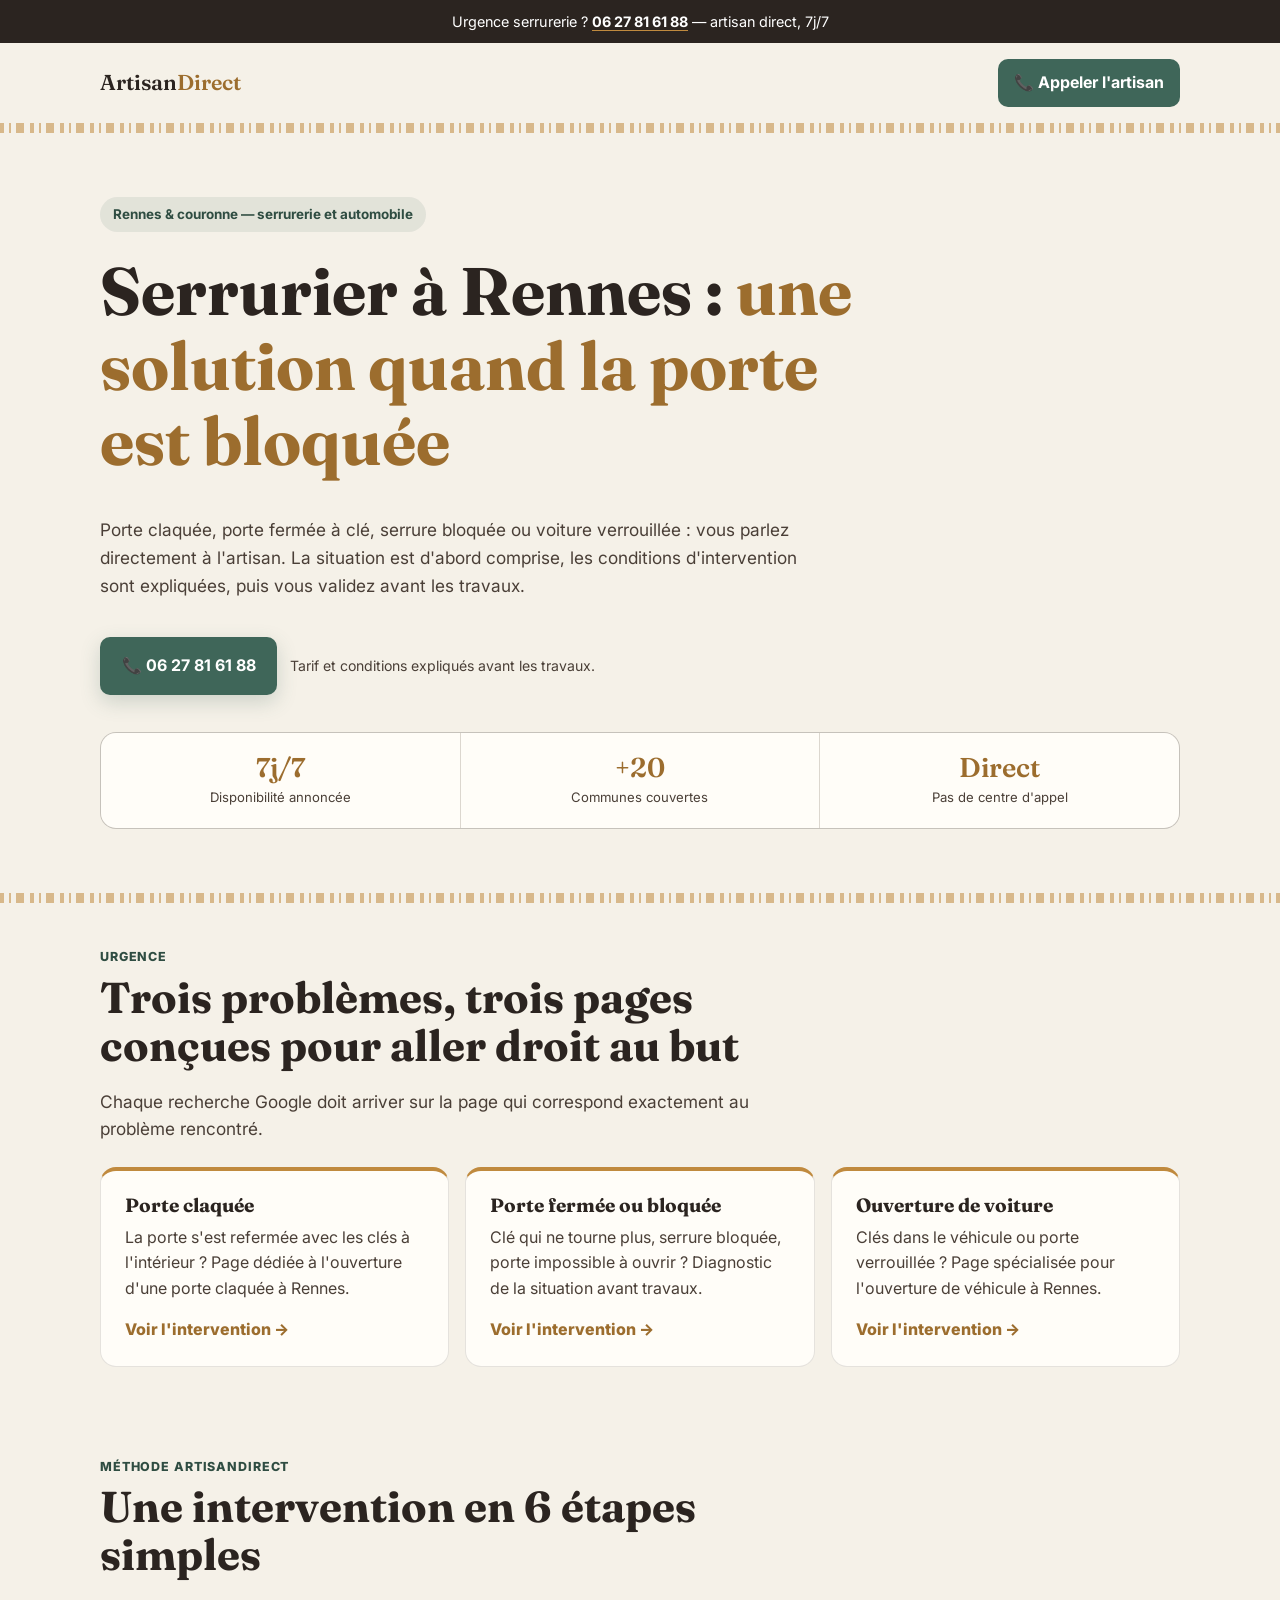
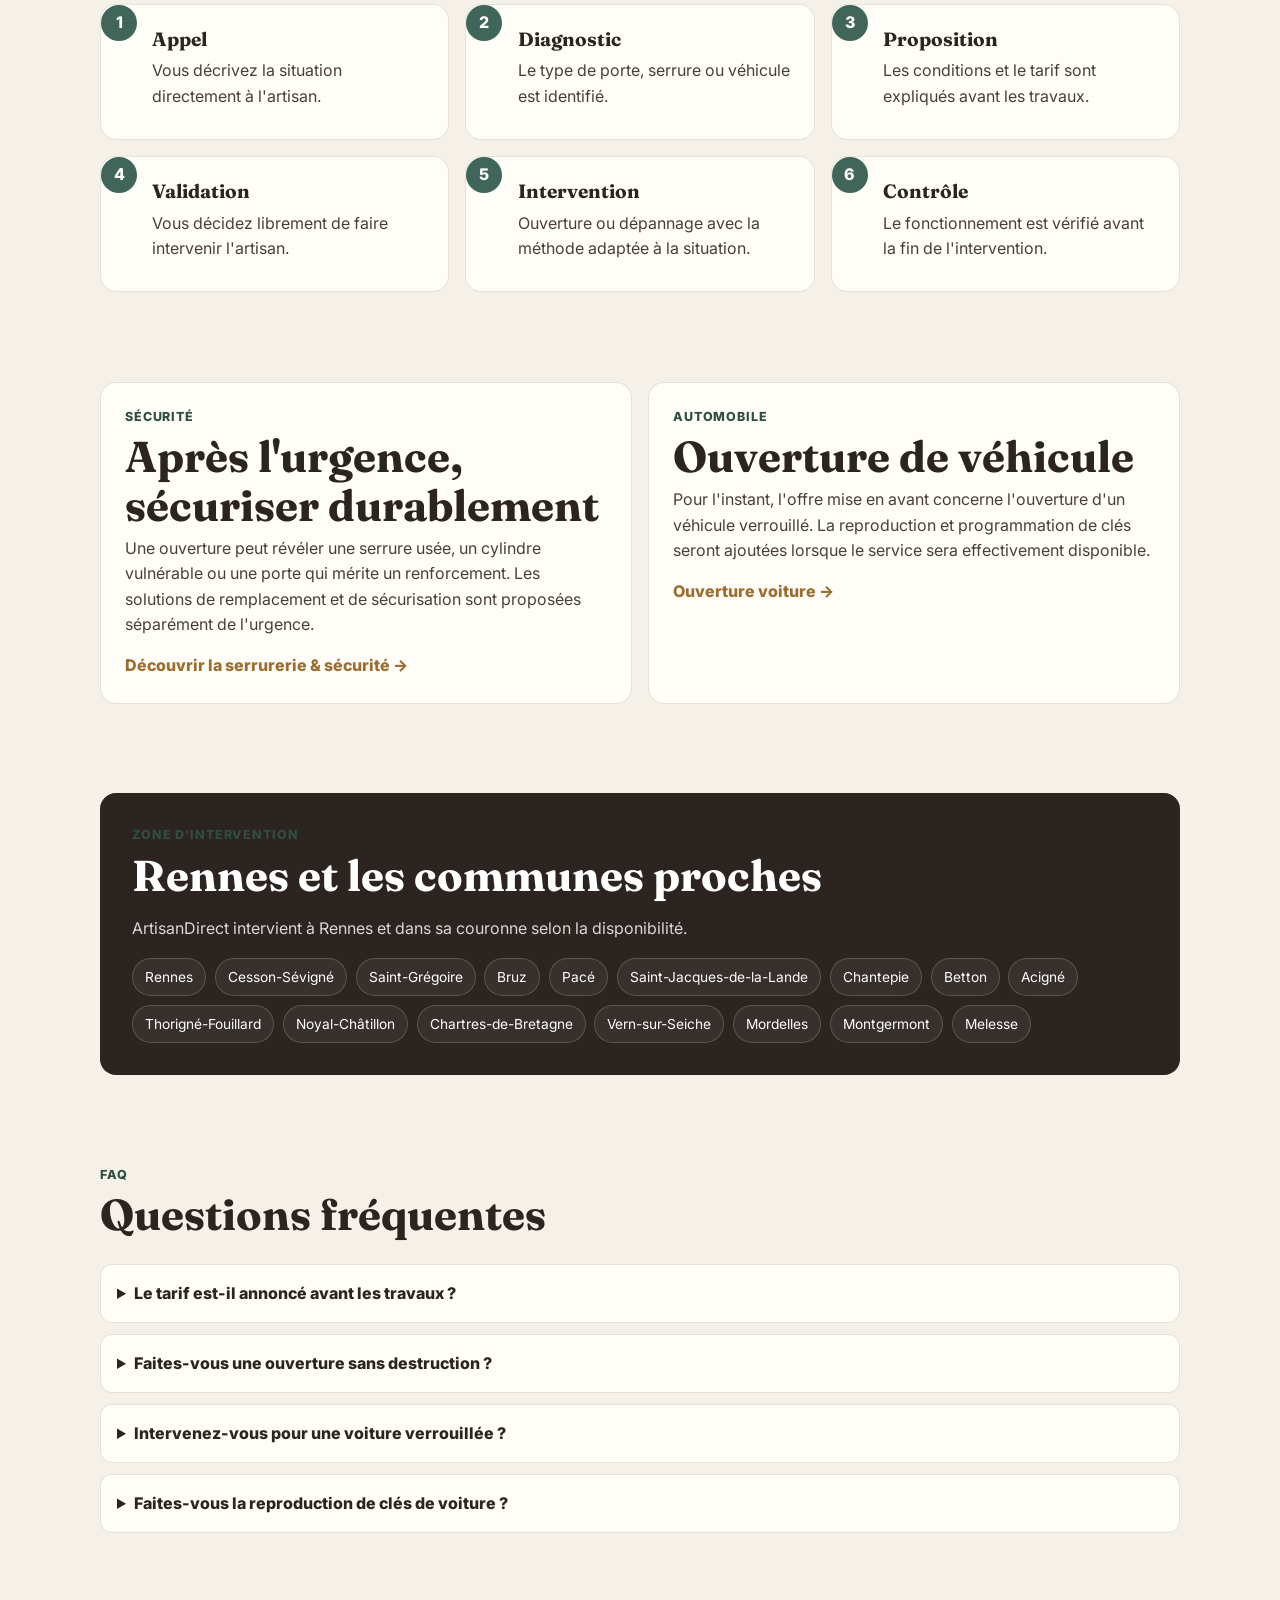
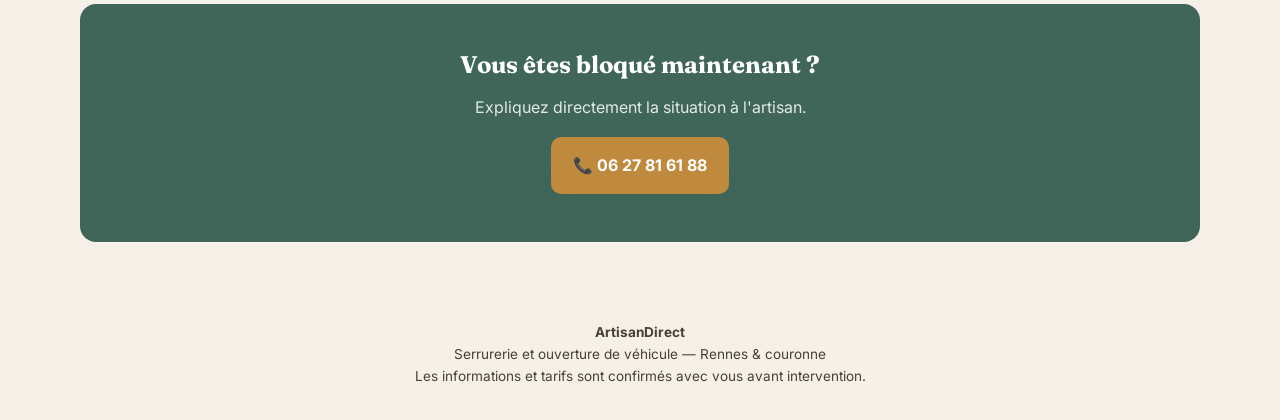
==== index.html @ 9e23cd3e "Refocus homepage for emergency conversion, SEO and trust" ====
<!doctype html>
<html lang="fr">
<head>
<meta charset="utf-8"><meta name="viewport" content="width=device-width,initial-scale=1">
<title>Serrurier à Rennes | Urgence 7j/7 – ArtisanDirect</title>
<meta name="description" content="Serrurier à Rennes : porte claquée, ouverture de porte, serrure bloquée et ouverture de voiture. Artisan local, tarif expliqué avant travaux. 06 27 81 61 88.">
<link rel="canonical" href="https://artisandirect.fr/">
<meta name="google-site-verification" content="i9MvHe71g-a1JMKMtIOlfGI_Ly2MVV_iL79cWzJHnZI">
<link rel="preconnect" href="https://fonts.googleapis.com"><link rel="preconnect" href="https://fonts.gstatic.com" crossorigin>
<link href="https://fonts.googleapis.com/css2?family=Fraunces:opsz,wght@9..144,400;9..144,500;9..144,600;9..144,700&family=Inter:wght@400;500;600;700;800&display=swap" rel="stylesheet">
<link rel="stylesheet" href="/styles.css">
<script type="application/ld+json">{"@context":"https://schema.org","@type":["LocalBusiness","Locksmith"],"name":"ArtisanDirect","url":"https://artisandirect.fr/","telephone":"+33627816188","areaServed":["Rennes","Cesson-Sévigné","Saint-Grégoire","Bruz","Vezin-le-Coquet","Pacé","Saint-Jacques-de-la-Lande","Chantepie","Betton","Acigné","Thorigné-Fouillard","Noyal-Châtillon-sur-Seiche","Chartres-de-Bretagne","Vern-sur-Seiche","Mordelles","Montgermont","Melesse"],"sameAs":[]}</script>
</head>
<body>
<div class="topbar">Urgence serrurerie ? <a href="tel:+33627816188">06 27 81 61 88</a> — artisan direct, 7j/7</div>
<header class="site"><a class="brand" href="/">Artisan<span>Direct</span></a><a class="call-pill" href="tel:+33627816188">📞 Appeler l'artisan</a></header>
<div class="key-divider"></div>
<main>
<section class="hero">
<span class="eyebrow">Rennes & couronne — serrurerie et automobile</span>
<h1>Serrurier à Rennes : <em>une solution quand la porte est bloquée</em></h1>
<p class="lead">Porte claquée, porte fermée à clé, serrure bloquée ou voiture verrouillée : vous parlez directement à l'artisan. La situation est d'abord comprise, les conditions d'intervention sont expliquées, puis vous validez avant les travaux.</p>
<div class="cta-row"><a class="btn" href="tel:+33627816188">📞 06 27 81 61 88</a><span class="micro">Tarif et conditions expliqués avant les travaux.</span></div>
<div class="stats"><div class="stat"><strong>7j/7</strong><span>Disponibilité annoncée</span></div><div class="stat"><strong>+20</strong><span>Communes couvertes</span></div><div class="stat"><strong>Direct</strong><span>Pas de centre d'appel</span></div></div>
</section>
<div class="key-divider"></div>
<section class="section" id="urgence">
<div class="section-head"><span class="kicker">URGENCE</span><h2>Trois problèmes, trois pages conçues pour aller droit au but</h2><p class="lead">Chaque recherche Google doit arriver sur la page qui correspond exactement au problème rencontré.</p></div>
<div class="grid3">
<article class="card problem"><h3>Porte claquée</h3><p>La porte s'est refermée avec les clés à l'intérieur ? Page dédiée à l'ouverture d'une porte claquée à Rennes.</p><a class="arrow" href="/porte-claquee-rennes/">Voir l'intervention →</a></article>
<article class="card problem"><h3>Porte fermée ou bloquée</h3><p>Clé qui ne tourne plus, serrure bloquée, porte impossible à ouvrir ? Diagnostic de la situation avant travaux.</p><a class="arrow" href="/ouverture-porte-rennes/">Voir l'intervention →</a></article>
<article class="card problem"><h3>Ouverture de voiture</h3><p>Clés dans le véhicule ou porte verrouillée ? Page spécialisée pour l'ouverture de véhicule à Rennes.</p><a class="arrow" href="/ouverture-voiture-rennes/">Voir l'intervention →</a></article>
</div>
</section>
<section class="section">
<div class="section-head"><span class="kicker">MÉTHODE ARTISANDIRECT</span><h2>Une intervention en 6 étapes simples</h2></div>
<div class="grid3 method">
<div class="card step"><h3>Appel</h3><p>Vous décrivez la situation directement à l'artisan.</p></div>
<div class="card step"><h3>Diagnostic</h3><p>Le type de porte, serrure ou véhicule est identifié.</p></div>
<div class="card step"><h3>Proposition</h3><p>Les conditions et le tarif sont expliqués avant les travaux.</p></div>
<div class="card step"><h3>Validation</h3><p>Vous décidez librement de faire intervenir l'artisan.</p></div>
<div class="card step"><h3>Intervention</h3><p>Ouverture ou dépannage avec la méthode adaptée à la situation.</p></div>
<div class="card step"><h3>Contrôle</h3><p>Le fonctionnement est vérifié avant la fin de l'intervention.</p></div>
</div>
</section>
<section class="section">
<div class="grid2">
<div class="card"><span class="kicker">SÉCURITÉ</span><h2>Après l'urgence, sécuriser durablement</h2><p>Une ouverture peut révéler une serrure usée, un cylindre vulnérable ou une porte qui mérite un renforcement. Les solutions de remplacement et de sécurisation sont proposées séparément de l'urgence.</p><a class="arrow" href="/serrurerie-securite-rennes/">Découvrir la serrurerie & sécurité →</a></div>
<div class="card"><span class="kicker">AUTOMOBILE</span><h2>Ouverture de véhicule</h2><p>Pour l'instant, l'offre mise en avant concerne l'ouverture d'un véhicule verrouillé. La reproduction et programmation de clés seront ajoutées lorsque le service sera effectivement disponible.</p><a class="arrow" href="/ouverture-voiture-rennes/">Ouverture voiture →</a></div>
</div>
</section>
<section class="section"><div class="dark"><span class="kicker">ZONE D'INTERVENTION</span><h2>Rennes et les communes proches</h2><p>ArtisanDirect intervient à Rennes et dans sa couronne selon la disponibilité.</p><div class="zones"><span class="zone">Rennes</span><span class="zone">Cesson-Sévigné</span><span class="zone">Saint-Grégoire</span><span class="zone">Bruz</span><span class="zone">Pacé</span><span class="zone">Saint-Jacques-de-la-Lande</span><span class="zone">Chantepie</span><span class="zone">Betton</span><span class="zone">Acigné</span><span class="zone">Thorigné-Fouillard</span><span class="zone">Noyal-Châtillon</span><span class="zone">Chartres-de-Bretagne</span><span class="zone">Vern-sur-Seiche</span><span class="zone">Mordelles</span><span class="zone">Montgermont</span><span class="zone">Melesse</span></div></div></section>
<section class="section faq"><div class="section-head"><span class="kicker">FAQ</span><h2>Questions fréquentes</h2></div>
<details><summary>Le tarif est-il annoncé avant les travaux ?</summary><p>Oui : les conditions et le tarif sont expliqués avant la validation des travaux. Lorsque la situation nécessite un diagnostic sur place, celui-ci est réalisé avant toute intervention payante.</p></details>
<details><summary>Faites-vous une ouverture sans destruction ?</summary><p>Lorsque la configuration technique le permet, une méthode non destructive est privilégiée. Aucune méthode ne peut être garantie à distance pour toutes les portes et toutes les serrures.</p></details>
<details><summary>Intervenez-vous pour une voiture verrouillée ?</summary><p>Oui, l'offre actuelle comprend l'ouverture de véhicules verrouillés. Le type de véhicule et la situation sont vérifiés avant l'intervention.</p></details>
<details><summary>Faites-vous la reproduction de clés de voiture ?</summary><p>Ce service n'est pas mis en avant actuellement. Il sera ajouté au site lorsque l'équipement et le service seront effectivement disponibles.</p></details>
</section>
<div class="final"><h2>Vous êtes bloqué maintenant ?</h2><p>Expliquez directement la situation à l'artisan.</p><a class="btn alt" href="tel:+33627816188">📞 06 27 81 61 88</a></div>
</main>
<footer><strong>ArtisanDirect</strong><br>Serrurerie et ouverture de véhicule — Rennes & couronne<br>Les informations et tarifs sont confirmés avec vous avant intervention.</footer>
<a class="sticky-call" href="tel:+33627816188">📞 Appeler ArtisanDirect — 06 27 81 61 88</a>
</body></html>
---- styles.css ----
:root{--ink:#2B2420;--ink-soft:#4A3F37;--brass:#C08A3E;--brass-deep:#9C6D2E;--pine:#3F6659;--pine-deep:#2F4D42;--paper:#F5F1E8;--card:#FFFDF8;--line:rgba(43,36,32,.12);--radius:16px}*{box-sizing:border-box}html{scroll-behavior:smooth}body{margin:0;background:var(--paper);color:var(--ink);font-family:Inter,Arial,sans-serif;line-height:1.6;-webkit-font-smoothing:antialiased}h1,h2,h3{font-family:Fraunces,Georgia,serif;line-height:1.12;margin:0}a{color:inherit;text-decoration:none}img{max-width:100%;display:block}.topbar{background:var(--ink);color:#fff;padding:.62rem 1rem;text-align:center;font-size:.9rem}.topbar a{font-weight:700;border-bottom:1px solid var(--brass)}header.site{max-width:1120px;margin:auto;padding:1rem 1.25rem;display:flex;justify-content:space-between;align-items:center;gap:1rem}.brand{font:600 1.35rem Fraunces,Georgia,serif}.brand span{color:var(--brass-deep)}.call-pill,.btn{display:inline-flex;align-items:center;justify-content:center;gap:.5rem;font-weight:700;border-radius:10px}.call-pill{background:var(--pine);color:#fff;padding:.7rem 1rem}.key-divider{height:10px;background:repeating-linear-gradient(90deg,var(--brass) 0 4px,transparent 4px 9px,var(--brass) 9px 11px,transparent 11px 16px,var(--brass) 16px 24px,transparent 24px 30px);opacity:.55}.hero,.section{max-width:1120px;margin:auto;padding:4rem 1.25rem}.hero{display:grid;gap:1.3rem}.eyebrow{width:max-content;max-width:100%;padding:.42rem .8rem;border-radius:999px;background:rgba(63,102,89,.1);color:var(--pine-deep);font-weight:700;font-size:.84rem}.hero h1{font-size:clamp(2.25rem,6vw,4.2rem);max-width:17ch}.hero h1 em{font-style:normal;color:var(--brass-deep)}.lead{font-size:1.08rem;color:var(--ink-soft);max-width:65ch}.cta-row{display:flex;flex-wrap:wrap;gap:.8rem;align-items:center}.btn{padding:1rem 1.35rem;background:var(--pine);color:#fff;box-shadow:0 7px 20px rgba(63,102,89,.22)}.btn.alt{background:var(--brass);color:#fff}.micro{font-size:.88rem;color:var(--ink-soft)}.stats{display:grid;grid-template-columns:repeat(3,1fr);gap:1px;background:var(--line);border:1px solid var(--line);border-radius:var(--radius);overflow:hidden;margin-top:1rem}.stat{background:var(--card);padding:1.1rem;text-align:center}.stat strong{display:block;font:600 1.7rem Fraunces,Georgia,serif;color:var(--brass-deep)}.stat span{font-size:.82rem;color:var(--ink-soft)}.section{padding-top:2.8rem;padding-bottom:2.8rem}.section-head{max-width:70ch;margin-bottom:1.5rem}.kicker{text-transform:uppercase;letter-spacing:.07em;font-size:.78rem;font-weight:800;color:var(--pine-deep);display:block;margin-bottom:.4rem}.section h2{font-size:clamp(1.8rem,4vw,2.7rem)}.grid3,.grid2{display:grid;gap:1rem}.grid3{grid-template-columns:repeat(3,1fr)}.grid2{grid-template-columns:repeat(2,1fr)}.card{background:var(--card);border:1px solid var(--line);border-radius:var(--radius);padding:1.5rem}.card h3{font-size:1.2rem;margin-bottom:.5rem}.card p{color:var(--ink-soft);margin:.35rem 0}.card .arrow{color:var(--brass-deep);font-weight:800;display:inline-block;margin-top:.6rem}.problem{border-top:4px solid var(--brass)}.method{counter-reset:step}.step{position:relative;padding-left:3.2rem}.step:before{counter-increment:step;content:counter(step);position:absolute;left:0;top:0;width:2.25rem;height:2.25rem;border-radius:50%;background:var(--pine);color:#fff;display:grid;place-items:center;font-weight:800}.dark{background:var(--ink);color:#fff;border-radius:var(--radius);padding:2rem}.dark h2,.dark h3{color:#fff}.dark p{color:rgba(255,255,255,.82)}.zones{display:flex;flex-wrap:wrap;gap:.55rem;margin-top:1rem}.zone{border:1px solid rgba(255,255,255,.18);background:rgba(255,255,255,.06);padding:.45rem .75rem;border-radius:999px;font-size:.86rem}.faq details{background:var(--card);border:1px solid var(--line);border-radius:12px;margin:.65rem 0;padding:1rem}.faq summary{font-weight:800;cursor:pointer}.faq p{color:var(--ink-soft);margin:.7rem 0 0}.final{max-width:1120px;margin:1rem auto 3rem;padding:3rem 1.25rem;text-align:center;background:var(--pine);color:#fff;border-radius:var(--radius)}.final h2{color:#fff}.final p{color:rgba(255,255,255,.85)}footer{text-align:center;padding:2rem 1.25rem;color:var(--ink-soft);font-size:.85rem}.sticky-call{display:none}@media(max-width:760px){header.site{align-items:flex-start}.grid3,.grid2{grid-template-columns:1fr}.stats{grid-template-columns:1fr}.hero,.section{padding-top:2.8rem;padding-bottom:2.5rem}.hero h1{max-width:14ch}.call-pill{font-size:.9rem}.sticky-call{display:flex;position:fixed;z-index:50;bottom:12px;left:12px;right:12px;background:var(--pine);color:#fff;padding:1rem;border-radius:12px;justify-content:center;font-weight:800;box-shadow:0 8px 28px rgba(0,0,0,.25)}}@media(prefers-reduced-motion:reduce){html{scroll-behavior:auto}}
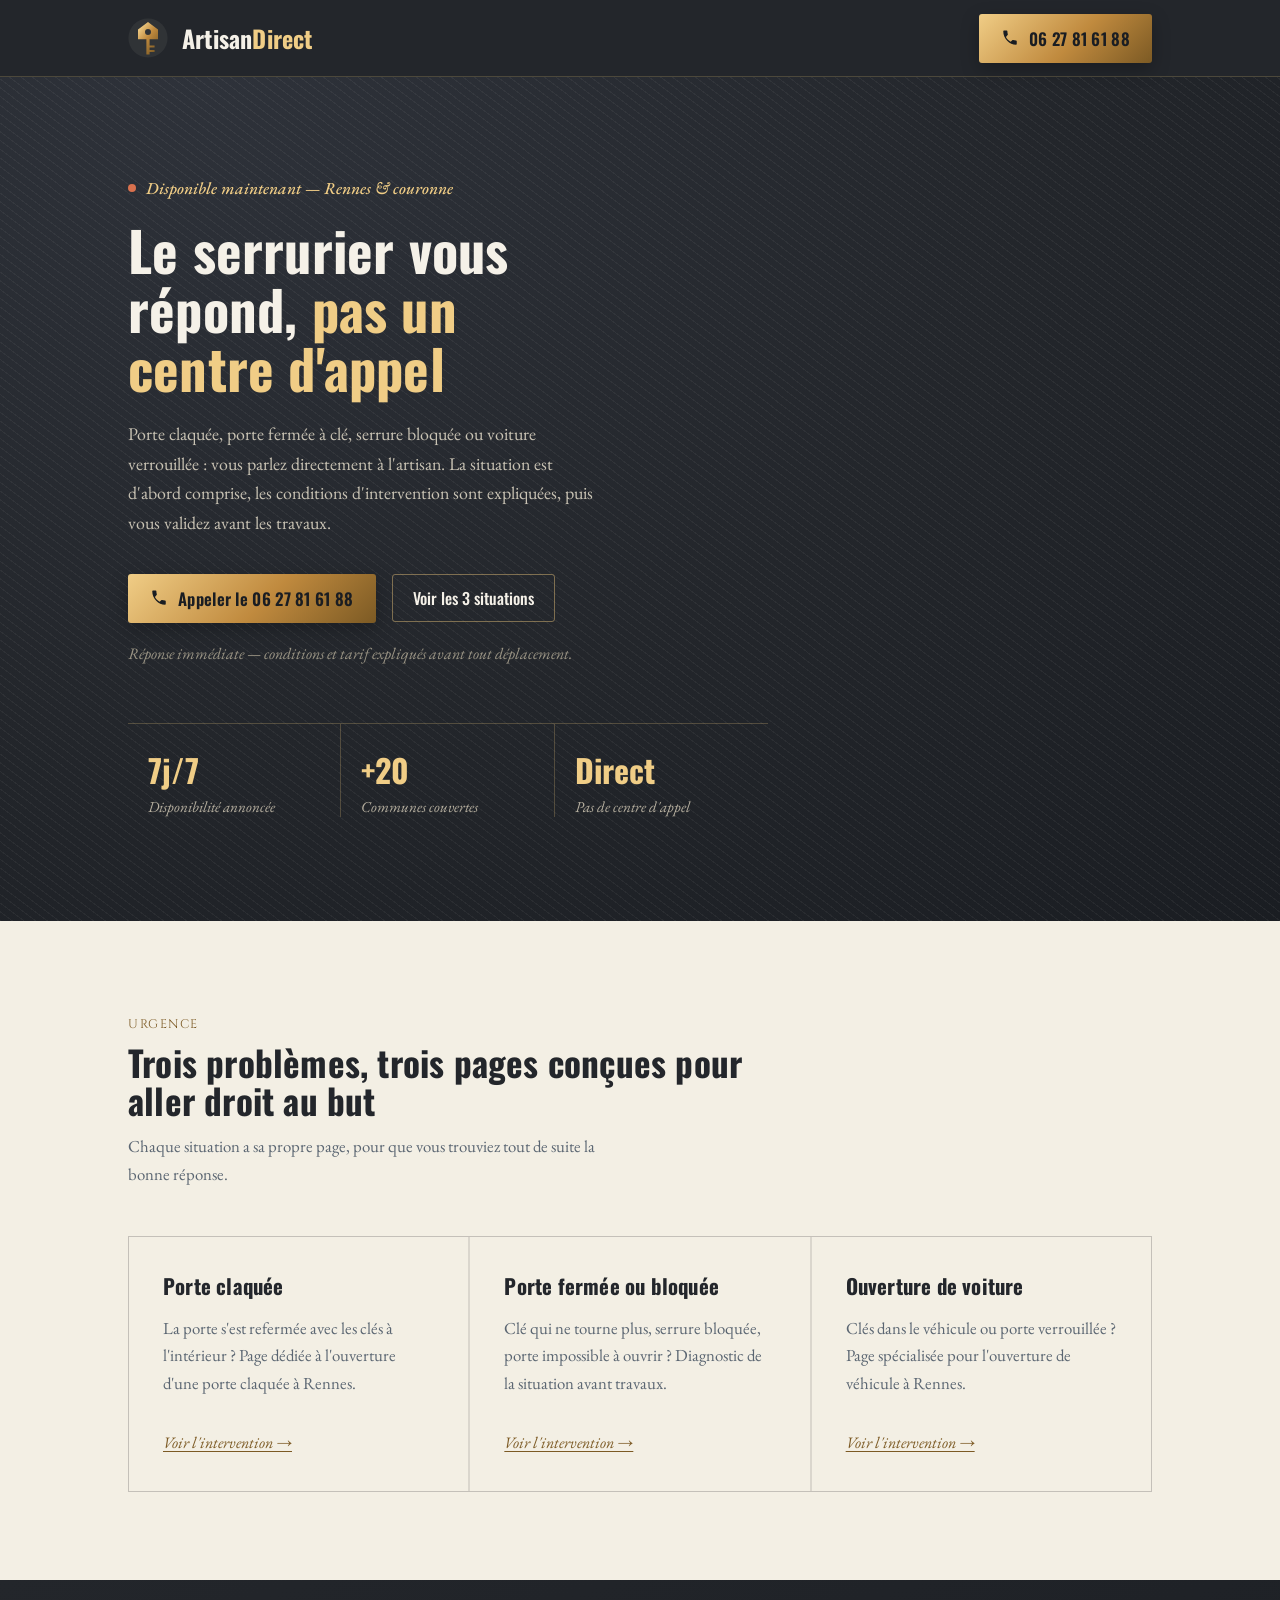
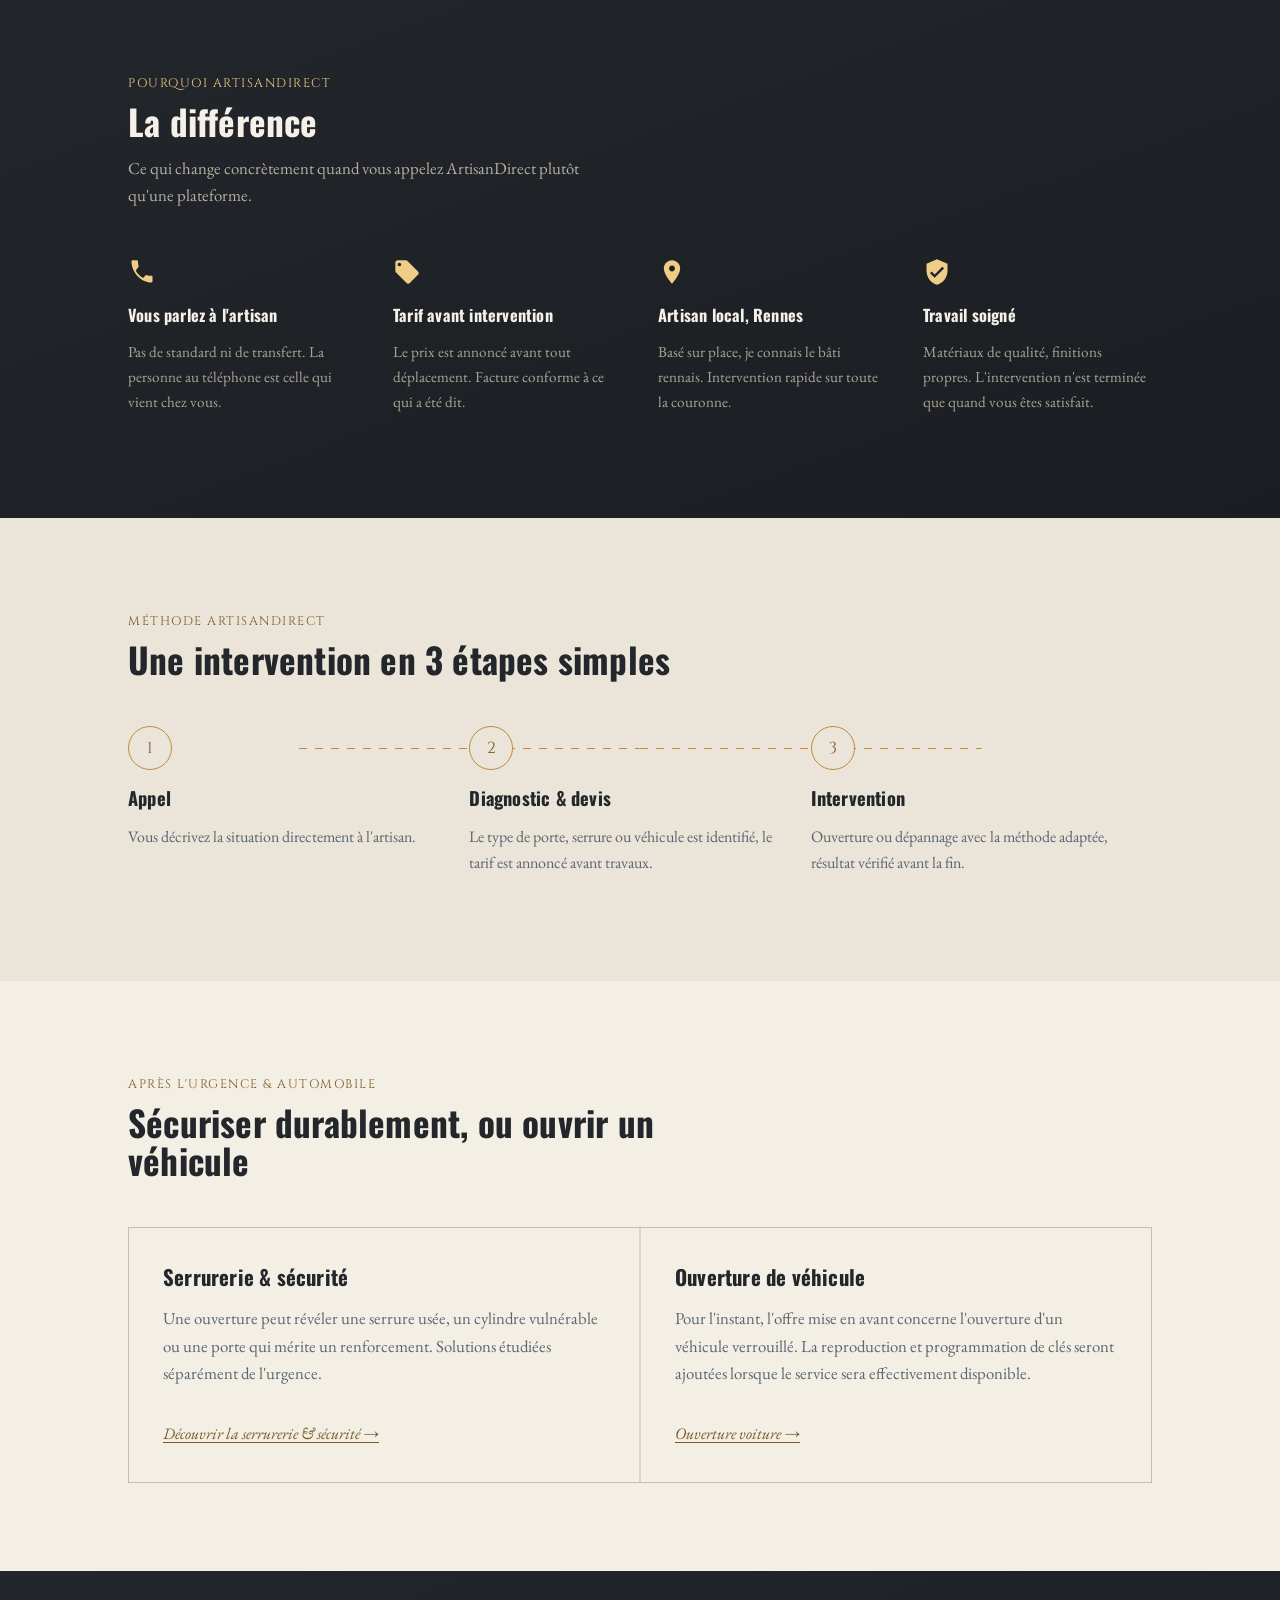
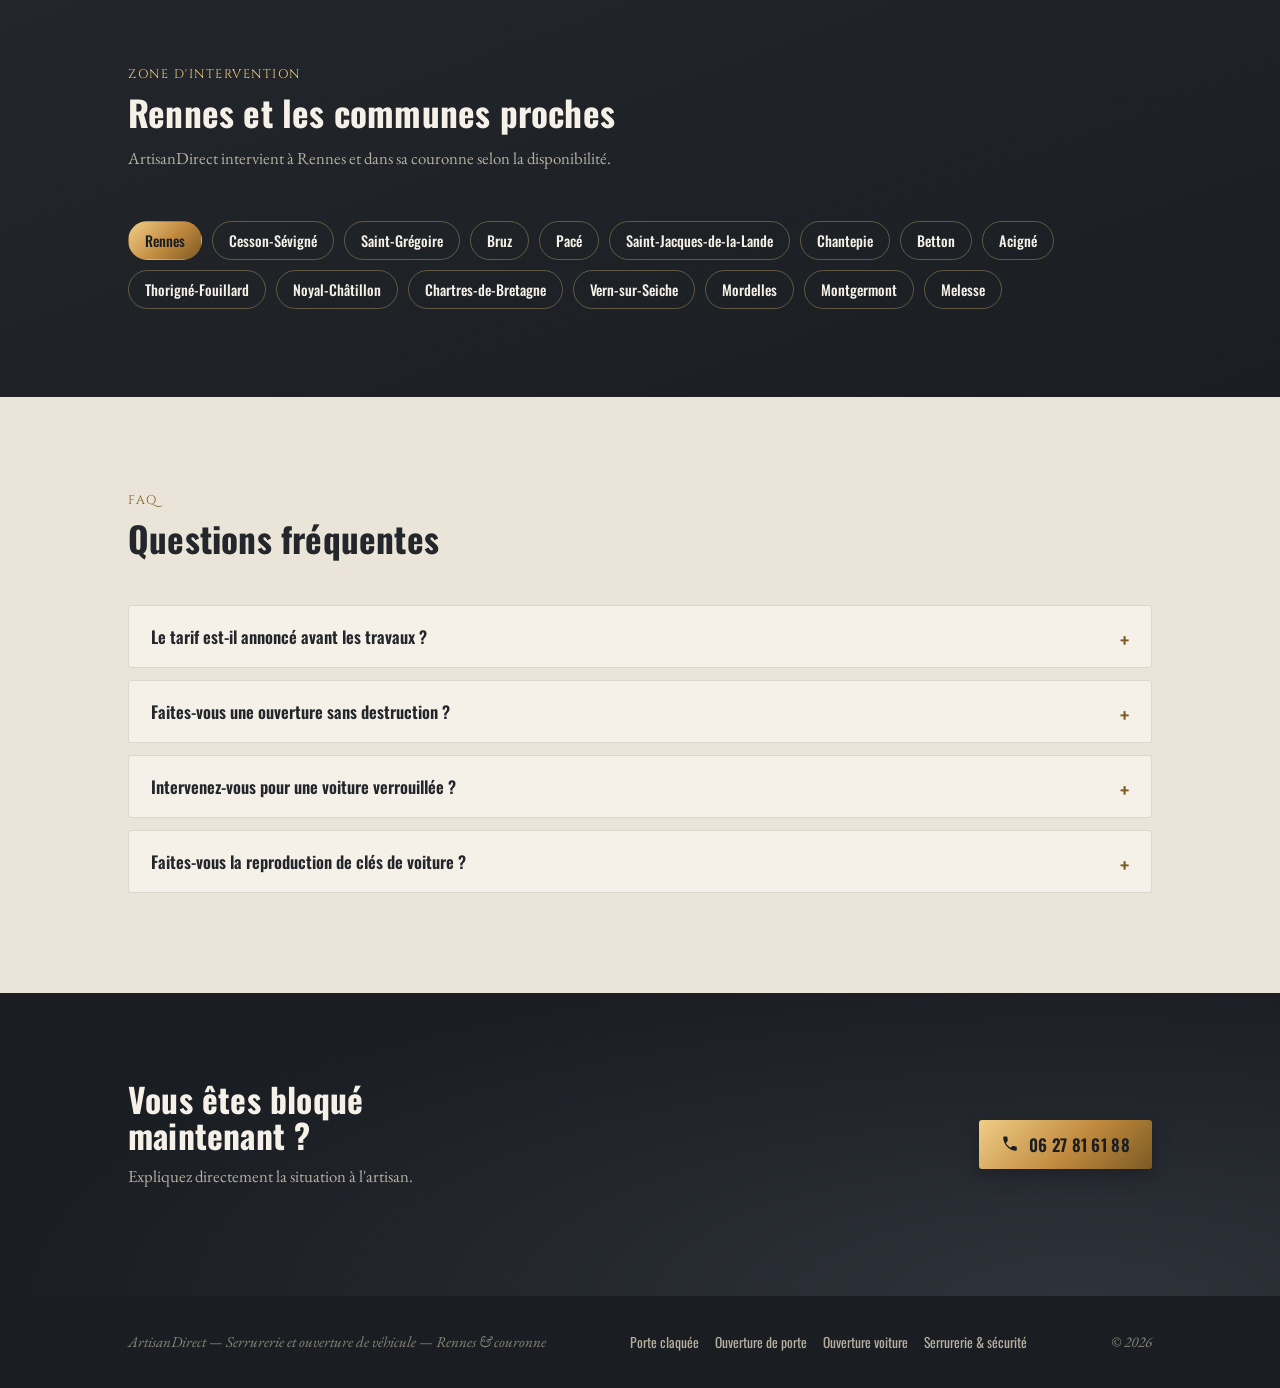
==== commit 0c191d49: "Enhance index.html layout and content Updated the index.html file to enhance the layout and content " ====
--- a/index.html
+++ b/index.html
@@ -7,57 +7,209 @@
 <link rel="canonical" href="https://artisandirect.fr/">
 <meta name="google-site-verification" content="i9MvHe71g-a1JMKMtIOlfGI_Ly2MVV_iL79cWzJHnZI">
 <link rel="preconnect" href="https://fonts.googleapis.com"><link rel="preconnect" href="https://fonts.gstatic.com" crossorigin>
-<link href="https://fonts.googleapis.com/css2?family=Fraunces:opsz,wght@9..144,400;9..144,500;9..144,600;9..144,700&family=Inter:wght@400;500;600;700;800&display=swap" rel="stylesheet">
+<link href="https://fonts.googleapis.com/css2?family=Oswald:wght@400;500;600;700&family=Cinzel:wght@600&family=EB+Garamond:ital,wght@0,500;1,500;1,600&display=swap" rel="stylesheet">
 <link rel="stylesheet" href="/styles.css">
 <script type="application/ld+json">{"@context":"https://schema.org","@type":["LocalBusiness","Locksmith"],"name":"ArtisanDirect","url":"https://artisandirect.fr/","telephone":"+33627816188","areaServed":["Rennes","Cesson-Sévigné","Saint-Grégoire","Bruz","Vezin-le-Coquet","Pacé","Saint-Jacques-de-la-Lande","Chantepie","Betton","Acigné","Thorigné-Fouillard","Noyal-Châtillon-sur-Seiche","Chartres-de-Bretagne","Vern-sur-Seiche","Mordelles","Montgermont","Melesse"],"sameAs":[]}</script>
 </head>
 <body>
-<div class="topbar">Urgence serrurerie ? <a href="tel:+33627816188">06 27 81 61 88</a> — artisan direct, 7j/7</div>
-<header class="site"><a class="brand" href="/">Artisan<span>Direct</span></a><a class="call-pill" href="tel:+33627816188">📞 Appeler l'artisan</a></header>
-<div class="key-divider"></div>
-<main>
-<section class="hero">
-<span class="eyebrow">Rennes & couronne — serrurerie et automobile</span>
-<h1>Serrurier à Rennes : <em>une solution quand la porte est bloquée</em></h1>
-<p class="lead">Porte claquée, porte fermée à clé, serrure bloquée ou voiture verrouillée : vous parlez directement à l'artisan. La situation est d'abord comprise, les conditions d'intervention sont expliquées, puis vous validez avant les travaux.</p>
-<div class="cta-row"><a class="btn" href="tel:+33627816188">📞 06 27 81 61 88</a><span class="micro">Tarif et conditions expliqués avant les travaux.</span></div>
-<div class="stats"><div class="stat"><strong>7j/7</strong><span>Disponibilité annoncée</span></div><div class="stat"><strong>+20</strong><span>Communes couvertes</span></div><div class="stat"><strong>Direct</strong><span>Pas de centre d'appel</span></div></div>
-</section>
-<div class="key-divider"></div>
-<section class="section" id="urgence">
-<div class="section-head"><span class="kicker">URGENCE</span><h2>Trois problèmes, trois pages conçues pour aller droit au but</h2><p class="lead">Chaque recherche Google doit arriver sur la page qui correspond exactement au problème rencontré.</p></div>
-<div class="grid3">
-<article class="card problem"><h3>Porte claquée</h3><p>La porte s'est refermée avec les clés à l'intérieur ? Page dédiée à l'ouverture d'une porte claquée à Rennes.</p><a class="arrow" href="/porte-claquee-rennes/">Voir l'intervention →</a></article>
-<article class="card problem"><h3>Porte fermée ou bloquée</h3><p>Clé qui ne tourne plus, serrure bloquée, porte impossible à ouvrir ? Diagnostic de la situation avant travaux.</p><a class="arrow" href="/ouverture-porte-rennes/">Voir l'intervention →</a></article>
-<article class="card problem"><h3>Ouverture de voiture</h3><p>Clés dans le véhicule ou porte verrouillée ? Page spécialisée pour l'ouverture de véhicule à Rennes.</p><a class="arrow" href="/ouverture-voiture-rennes/">Voir l'intervention →</a></article>
-</div>
-</section>
-<section class="section">
-<div class="section-head"><span class="kicker">MÉTHODE ARTISANDIRECT</span><h2>Une intervention en 6 étapes simples</h2></div>
-<div class="grid3 method">
-<div class="card step"><h3>Appel</h3><p>Vous décrivez la situation directement à l'artisan.</p></div>
-<div class="card step"><h3>Diagnostic</h3><p>Le type de porte, serrure ou véhicule est identifié.</p></div>
-<div class="card step"><h3>Proposition</h3><p>Les conditions et le tarif sont expliqués avant les travaux.</p></div>
-<div class="card step"><h3>Validation</h3><p>Vous décidez librement de faire intervenir l'artisan.</p></div>
-<div class="card step"><h3>Intervention</h3><p>Ouverture ou dépannage avec la méthode adaptée à la situation.</p></div>
-<div class="card step"><h3>Contrôle</h3><p>Le fonctionnement est vérifié avant la fin de l'intervention.</p></div>
-</div>
-</section>
-<section class="section">
-<div class="grid2">
-<div class="card"><span class="kicker">SÉCURITÉ</span><h2>Après l'urgence, sécuriser durablement</h2><p>Une ouverture peut révéler une serrure usée, un cylindre vulnérable ou une porte qui mérite un renforcement. Les solutions de remplacement et de sécurisation sont proposées séparément de l'urgence.</p><a class="arrow" href="/serrurerie-securite-rennes/">Découvrir la serrurerie & sécurité →</a></div>
-<div class="card"><span class="kicker">AUTOMOBILE</span><h2>Ouverture de véhicule</h2><p>Pour l'instant, l'offre mise en avant concerne l'ouverture d'un véhicule verrouillé. La reproduction et programmation de clés seront ajoutées lorsque le service sera effectivement disponible.</p><a class="arrow" href="/ouverture-voiture-rennes/">Ouverture voiture →</a></div>
-</div>
-</section>
-<section class="section"><div class="dark"><span class="kicker">ZONE D'INTERVENTION</span><h2>Rennes et les communes proches</h2><p>ArtisanDirect intervient à Rennes et dans sa couronne selon la disponibilité.</p><div class="zones"><span class="zone">Rennes</span><span class="zone">Cesson-Sévigné</span><span class="zone">Saint-Grégoire</span><span class="zone">Bruz</span><span class="zone">Pacé</span><span class="zone">Saint-Jacques-de-la-Lande</span><span class="zone">Chantepie</span><span class="zone">Betton</span><span class="zone">Acigné</span><span class="zone">Thorigné-Fouillard</span><span class="zone">Noyal-Châtillon</span><span class="zone">Chartres-de-Bretagne</span><span class="zone">Vern-sur-Seiche</span><span class="zone">Mordelles</span><span class="zone">Montgermont</span><span class="zone">Melesse</span></div></div></section>
-<section class="section faq"><div class="section-head"><span class="kicker">FAQ</span><h2>Questions fréquentes</h2></div>
-<details><summary>Le tarif est-il annoncé avant les travaux ?</summary><p>Oui : les conditions et le tarif sont expliqués avant la validation des travaux. Lorsque la situation nécessite un diagnostic sur place, celui-ci est réalisé avant toute intervention payante.</p></details>
-<details><summary>Faites-vous une ouverture sans destruction ?</summary><p>Lorsque la configuration technique le permet, une méthode non destructive est privilégiée. Aucune méthode ne peut être garantie à distance pour toutes les portes et toutes les serrures.</p></details>
-<details><summary>Intervenez-vous pour une voiture verrouillée ?</summary><p>Oui, l'offre actuelle comprend l'ouverture de véhicules verrouillés. Le type de véhicule et la situation sont vérifiés avant l'intervention.</p></details>
-<details><summary>Faites-vous la reproduction de clés de voiture ?</summary><p>Ce service n'est pas mis en avant actuellement. Il sera ajouté au site lorsque l'équipement et le service seront effectivement disponibles.</p></details>
-</section>
-<div class="final"><h2>Vous êtes bloqué maintenant ?</h2><p>Expliquez directement la situation à l'artisan.</p><a class="btn alt" href="tel:+33627816188">📞 06 27 81 61 88</a></div>
-</main>
-<footer><strong>ArtisanDirect</strong><br>Serrurerie et ouverture de véhicule — Rennes & couronne<br>Les informations et tarifs sont confirmés avec vous avant intervention.</footer>
+<header class="topbar">
+  <div class="wrap">
+    <a class="mark" href="/">
+      <svg width="40" height="40" viewBox="0 0 200 200" aria-hidden="true">
+        <circle cx="100" cy="100" r="98" fill="#F5F1E8" fill-opacity="0.06"/>
+        <path fill="url(#gTop)" fill-rule="evenodd" d="M100,20 L150,58 L150,106 L108,106 L108,138 L133,138 L133,148 L108,148 L108,160 L133,160 L133,170 L108,170 L108,182 L92,182 L92,106 L50,106 L50,58 Z M115,70 A15,15 0 1,0 85,70 A15,15 0 1,0 115,70 Z"/>
+        <defs><linearGradient id="gTop" x1="15%" y1="10%" x2="85%" y2="95%"><stop offset="0%" stop-color="#F0CD86"/><stop offset="45%" stop-color="#C08A3E"/><stop offset="100%" stop-color="#7C5A24"/></linearGradient></defs>
+      </svg>
+      <span class="mark-word">Artisan<span class="accent">Direct</span></span>
+    </a>
+    <a class="btn-call" href="tel:+33627816188">
+      <svg viewBox="0 0 24 24" fill="currentColor" aria-hidden="true"><path d="M6.6,10.8c1.4,2.7,3.6,4.9,6.3,6.3l2.1-2.1c0.3-0.3,0.7-0.4,1.1-0.3c1.2,0.4,2.5,0.6,3.9,0.6c0.6,0,1,0.4,1,1V20c0,0.6-0.4,1-1,1C11.4,21,3,12.6,3,3c0-0.6,0.4-1,1-1h3.5c0.6,0,1,0.4,1,1c0,1.4,0.2,2.7,0.6,3.9c0.1,0.4,0,0.8-0.3,1.1L6.6,10.8z"/></svg>
+      <span class="full-number">06 27 81 61 88</span><span class="short-label">Appeler</span>
+    </a>
+  </div>
+</header>
+
+<section class="hero" id="top">
+  <div class="wrap">
+    <div class="eyebrow"><span class="dot"></span> Disponible maintenant — Rennes &amp; couronne</div>
+    <h1 class="hero-title">Le serrurier vous répond, <em>pas un centre d'appel</em></h1>
+    <p class="hero-sub">Porte claquée, porte fermée à clé, serrure bloquée ou voiture verrouillée : vous parlez directement à l'artisan. La situation est d'abord comprise, les conditions d'intervention sont expliquées, puis vous validez avant les travaux.</p>
+    <div class="hero-cta-row">
+      <a class="btn-call" href="tel:+33627816188">
+        <svg viewBox="0 0 24 24" fill="currentColor" aria-hidden="true"><path d="M6.6,10.8c1.4,2.7,3.6,4.9,6.3,6.3l2.1-2.1c0.3-0.3,0.7-0.4,1.1-0.3c1.2,0.4,2.5,0.6,3.9,0.6c0.6,0,1,0.4,1,1V20c0,0.6-0.4,1-1,1C11.4,21,3,12.6,3,3c0-0.6,0.4-1,1-1h3.5c0.6,0,1,0.4,1,1c0,1.4,0.2,2.7,0.6,3.9c0.1,0.4,0,0.8-0.3,1.1L6.6,10.8z"/></svg>
+        Appeler le 06 27 81 61 88
+      </a>
+      <a class="btn-ghost" href="#urgence">Voir les 3 situations</a>
+    </div>
+    <p class="hero-note">Réponse immédiate — conditions et tarif expliqués avant tout déplacement.</p>
+    <div class="stat-row">
+      <div class="stat"><b>7j/7</b><span>Disponibilité annoncée</span></div>
+      <div class="stat"><b>+20</b><span>Communes couvertes</span></div>
+      <div class="stat"><b>Direct</b><span>Pas de centre d'appel</span></div>
+    </div>
+  </div>
+</section>
+
+<section class="services" id="urgence">
+  <div class="wrap">
+    <div class="section-head">
+      <span class="kicker">URGENCE</span>
+      <h2>Trois problèmes, trois pages conçues pour aller droit au but</h2>
+      <p>Chaque situation a sa propre page, pour que vous trouviez tout de suite la bonne réponse.</p>
+    </div>
+    <div class="svc-grid cols-3">
+      <div class="svc-card">
+        <h3>Porte claquée</h3>
+        <p>La porte s'est refermée avec les clés à l'intérieur ? Page dédiée à l'ouverture d'une porte claquée à Rennes.</p>
+        <a class="svc-link" href="/porte-claquee-rennes/">Voir l'intervention →</a>
+      </div>
+      <div class="svc-card">
+        <h3>Porte fermée ou bloquée</h3>
+        <p>Clé qui ne tourne plus, serrure bloquée, porte impossible à ouvrir ? Diagnostic de la situation avant travaux.</p>
+        <a class="svc-link" href="/ouverture-porte-rennes/">Voir l'intervention →</a>
+      </div>
+      <div class="svc-card">
+        <h3>Ouverture de voiture</h3>
+        <p>Clés dans le véhicule ou porte verrouillée ? Page spécialisée pour l'ouverture de véhicule à Rennes.</p>
+        <a class="svc-link" href="/ouverture-voiture-rennes/">Voir l'intervention →</a>
+      </div>
+    </div>
+  </div>
+</section>
+
+<section class="difference">
+  <div class="wrap on-dark">
+    <div class="section-head">
+      <span class="kicker">POURQUOI ARTISANDIRECT</span>
+      <h2>La différence</h2>
+      <p>Ce qui change concrètement quand vous appelez ArtisanDirect plutôt qu'une plateforme.</p>
+    </div>
+    <div class="diff-grid">
+      <div class="diff-item">
+        <svg viewBox="0 0 24 24" fill="currentColor" aria-hidden="true"><path d="M6.6,10.8c1.4,2.7,3.6,4.9,6.3,6.3l2.1-2.1c0.3-0.3,0.7-0.4,1.1-0.3c1.2,0.4,2.5,0.6,3.9,0.6c0.6,0,1,0.4,1,1V20c0,0.6-0.4,1-1,1C11.4,21,3,12.6,3,3c0-0.6,0.4-1,1-1h3.5c0.6,0,1,0.4,1,1c0,1.4,0.2,2.7,0.6,3.9c0.1,0.4,0,0.8-0.3,1.1L6.6,10.8z"/></svg>
+        <h3>Vous parlez à l'artisan</h3>
+        <p>Pas de standard ni de transfert. La personne au téléphone est celle qui vient chez vous.</p>
+      </div>
+      <div class="diff-item">
+        <svg viewBox="0 0 24 24" fill="currentColor" aria-hidden="true"><path d="M21.41,11.58l-9-9C12.05,2.22,11.55,2,11,2H4C2.9,2,2,2.9,2,4v7c0,0.55,0.22,1.05,0.59,1.41l9,9c0.36,0.36,0.86,0.59,1.41,0.59s1.05-0.23,1.41-0.59l7-7c0.36-0.36,0.59-0.86,0.59-1.41S21.77,11.94,21.41,11.58z M5.5,7C4.67,7,4,6.33,4,5.5S4.67,4,5.5,4S7,4.67,7,5.5S6.33,7,5.5,7z"/></svg>
+        <h3>Tarif avant intervention</h3>
+        <p>Le prix est annoncé avant tout déplacement. Facture conforme à ce qui a été dit.</p>
+      </div>
+      <div class="diff-item">
+        <svg viewBox="0 0 24 24" fill="currentColor" aria-hidden="true"><path d="M12,2C8.13,2,5,5.13,5,9c0,5.25,7,13,7,13s7-7.75,7-13C19,5.13,15.87,2,12,2z M12,11.5c-1.38,0-2.5-1.12-2.5-2.5s1.12-2.5,2.5-2.5s2.5,1.12,2.5,2.5S13.38,11.5,12,11.5z"/></svg>
+        <h3>Artisan local, Rennes</h3>
+        <p>Basé sur place, je connais le bâti rennais. Intervention rapide sur toute la couronne.</p>
+      </div>
+      <div class="diff-item">
+        <svg viewBox="0 0 24 24" fill="currentColor" aria-hidden="true"><path d="M12,1L3,5v6c0,5.55,3.84,10.74,9,12c5.16-1.26,9-6.45,9-12V5L12,1z M10,17l-4-4l1.41-1.41L10,14.17l6.59-6.59L18,9L10,17z"/></svg>
+        <h3>Travail soigné</h3>
+        <p>Matériaux de qualité, finitions propres. L'intervention n'est terminée que quand vous êtes satisfait.</p>
+      </div>
+    </div>
+  </div>
+</section>
+
+<section class="process">
+  <div class="wrap">
+    <div class="section-head">
+      <span class="kicker">MÉTHODE ARTISANDIRECT</span>
+      <h2>Une intervention en 3 étapes simples</h2>
+    </div>
+    <div class="step-row">
+      <div class="step"><div class="step-num">1</div><h3>Appel</h3><p>Vous décrivez la situation directement à l'artisan.</p></div>
+      <div class="step"><div class="step-num">2</div><h3>Diagnostic &amp; devis</h3><p>Le type de porte, serrure ou véhicule est identifié, le tarif est annoncé avant travaux.</p></div>
+      <div class="step"><div class="step-num">3</div><h3>Intervention</h3><p>Ouverture ou dépannage avec la méthode adaptée, résultat vérifié avant la fin.</p></div>
+    </div>
+  </div>
+</section>
+
+<section class="services">
+  <div class="wrap">
+    <div class="section-head">
+      <span class="kicker">APRÈS L'URGENCE & AUTOMOBILE</span>
+      <h2>Sécuriser durablement, ou ouvrir un véhicule</h2>
+    </div>
+    <div class="svc-grid cols-2">
+      <div class="svc-card">
+        <h3>Serrurerie & sécurité</h3>
+        <p>Une ouverture peut révéler une serrure usée, un cylindre vulnérable ou une porte qui mérite un renforcement. Solutions étudiées séparément de l'urgence.</p>
+        <a class="svc-link" href="/serrurerie-securite-rennes/">Découvrir la serrurerie & sécurité →</a>
+      </div>
+      <div class="svc-card">
+        <h3>Ouverture de véhicule</h3>
+        <p>Pour l'instant, l'offre mise en avant concerne l'ouverture d'un véhicule verrouillé. La reproduction et programmation de clés seront ajoutées lorsque le service sera effectivement disponible.</p>
+        <a class="svc-link" href="/ouverture-voiture-rennes/">Ouverture voiture →</a>
+      </div>
+    </div>
+  </div>
+</section>
+
+<section class="zone on-dark" id="zone">
+  <div class="wrap">
+    <div class="section-head on-dark">
+      <span class="kicker">ZONE D'INTERVENTION</span>
+      <h2>Rennes et les communes proches</h2>
+      <p>ArtisanDirect intervient à Rennes et dans sa couronne selon la disponibilité.</p>
+    </div>
+    <div class="commune-list">
+      <span class="commune home">Rennes</span>
+      <span class="commune">Cesson-Sévigné</span>
+      <span class="commune">Saint-Grégoire</span>
+      <span class="commune">Bruz</span>
+      <span class="commune">Pacé</span>
+      <span class="commune">Saint-Jacques-de-la-Lande</span>
+      <span class="commune">Chantepie</span>
+      <span class="commune">Betton</span>
+      <span class="commune">Acigné</span>
+      <span class="commune">Thorigné-Fouillard</span>
+      <span class="commune">Noyal-Châtillon</span>
+      <span class="commune">Chartres-de-Bretagne</span>
+      <span class="commune">Vern-sur-Seiche</span>
+      <span class="commune">Mordelles</span>
+      <span class="commune">Montgermont</span>
+      <span class="commune">Melesse</span>
+    </div>
+  </div>
+</section>
+
+<section class="faq">
+  <div class="wrap">
+    <div class="section-head">
+      <span class="kicker">FAQ</span>
+      <h2>Questions fréquentes</h2>
+    </div>
+    <details><summary>Le tarif est-il annoncé avant les travaux ?</summary><p>Oui : les conditions et le tarif sont expliqués avant la validation des travaux. Lorsque la situation nécessite un diagnostic sur place, celui-ci est réalisé avant toute intervention payante.</p></details>
+    <details><summary>Faites-vous une ouverture sans destruction ?</summary><p>Lorsque la configuration technique le permet, une méthode non destructive est privilégiée. Aucune méthode ne peut être garantie à distance pour toutes les portes et toutes les serrures.</p></details>
+    <details><summary>Intervenez-vous pour une voiture verrouillée ?</summary><p>Oui, l'offre actuelle comprend l'ouverture de véhicules verrouillés. Le type de véhicule et la situation sont vérifiés avant l'intervention.</p></details>
+    <details><summary>Faites-vous la reproduction de clés de voiture ?</summary><p>Ce service n'est pas mis en avant actuellement. Il sera ajouté au site lorsque l'équipement et le service seront effectivement disponibles.</p></details>
+  </div>
+</section>
+
+<section class="cta-final">
+  <div class="wrap">
+    <div>
+      <h2>Vous êtes bloqué maintenant ?</h2>
+      <p>Expliquez directement la situation à l'artisan.</p>
+    </div>
+    <a class="btn-call" href="tel:+33627816188">
+      <svg viewBox="0 0 24 24" fill="currentColor" aria-hidden="true"><path d="M6.6,10.8c1.4,2.7,3.6,4.9,6.3,6.3l2.1-2.1c0.3-0.3,0.7-0.4,1.1-0.3c1.2,0.4,2.5,0.6,3.9,0.6c0.6,0,1,0.4,1,1V20c0,0.6-0.4,1-1,1C11.4,21,3,12.6,3,3c0-0.6,0.4-1,1-1h3.5c0.6,0,1,0.4,1,1c0,1.4,0.2,2.7,0.6,3.9c0.1,0.4,0,0.8-0.3,1.1L6.6,10.8z"/></svg>
+      06 27 81 61 88
+    </a>
+  </div>
+</section>
+
+<footer>
+  <div class="wrap">
+    <span>ArtisanDirect — Serrurerie et ouverture de véhicule — Rennes &amp; couronne</span>
+    <nav class="foot-links">
+      <a href="/porte-claquee-rennes/">Porte claquée</a>
+      <a href="/ouverture-porte-rennes/">Ouverture de porte</a>
+      <a href="/ouverture-voiture-rennes/">Ouverture voiture</a>
+      <a href="/serrurerie-securite-rennes/">Serrurerie & sécurité</a>
+    </nav>
+    <span>&copy; 2026</span>
+  </div>
+</footer>
 <a class="sticky-call" href="tel:+33627816188">📞 Appeler ArtisanDirect — 06 27 81 61 88</a>
-</body></html>+</body>
+</html>
--- a/styles.css
+++ b/styles.css
@@ -1 +1,161 @@
-:root{--ink:#2B2420;--ink-soft:#4A3F37;--brass:#C08A3E;--brass-deep:#9C6D2E;--pine:#3F6659;--pine-deep:#2F4D42;--paper:#F5F1E8;--card:#FFFDF8;--line:rgba(43,36,32,.12);--radius:16px}*{box-sizing:border-box}html{scroll-behavior:smooth}body{margin:0;background:var(--paper);color:var(--ink);font-family:Inter,Arial,sans-serif;line-height:1.6;-webkit-font-smoothing:antialiased}h1,h2,h3{font-family:Fraunces,Georgia,serif;line-height:1.12;margin:0}a{color:inherit;text-decoration:none}img{max-width:100%;display:block}.topbar{background:var(--ink);color:#fff;padding:.62rem 1rem;text-align:center;font-size:.9rem}.topbar a{font-weight:700;border-bottom:1px solid var(--brass)}header.site{max-width:1120px;margin:auto;padding:1rem 1.25rem;display:flex;justify-content:space-between;align-items:center;gap:1rem}.brand{font:600 1.35rem Fraunces,Georgia,serif}.brand span{color:var(--brass-deep)}.call-pill,.btn{display:inline-flex;align-items:center;justify-content:center;gap:.5rem;font-weight:700;border-radius:10px}.call-pill{background:var(--pine);color:#fff;padding:.7rem 1rem}.key-divider{height:10px;background:repeating-linear-gradient(90deg,var(--brass) 0 4px,transparent 4px 9px,var(--brass) 9px 11px,transparent 11px 16px,var(--brass) 16px 24px,transparent 24px 30px);opacity:.55}.hero,.section{max-width:1120px;margin:auto;padding:4rem 1.25rem}.hero{display:grid;gap:1.3rem}.eyebrow{width:max-content;max-width:100%;padding:.42rem .8rem;border-radius:999px;background:rgba(63,102,89,.1);color:var(--pine-deep);font-weight:700;font-size:.84rem}.hero h1{font-size:clamp(2.25rem,6vw,4.2rem);max-width:17ch}.hero h1 em{font-style:normal;color:var(--brass-deep)}.lead{font-size:1.08rem;color:var(--ink-soft);max-width:65ch}.cta-row{display:flex;flex-wrap:wrap;gap:.8rem;align-items:center}.btn{padding:1rem 1.35rem;background:var(--pine);color:#fff;box-shadow:0 7px 20px rgba(63,102,89,.22)}.btn.alt{background:var(--brass);color:#fff}.micro{font-size:.88rem;color:var(--ink-soft)}.stats{display:grid;grid-template-columns:repeat(3,1fr);gap:1px;background:var(--line);border:1px solid var(--line);border-radius:var(--radius);overflow:hidden;margin-top:1rem}.stat{background:var(--card);padding:1.1rem;text-align:center}.stat strong{display:block;font:600 1.7rem Fraunces,Georgia,serif;color:var(--brass-deep)}.stat span{font-size:.82rem;color:var(--ink-soft)}.section{padding-top:2.8rem;padding-bottom:2.8rem}.section-head{max-width:70ch;margin-bottom:1.5rem}.kicker{text-transform:uppercase;letter-spacing:.07em;font-size:.78rem;font-weight:800;color:var(--pine-deep);display:block;margin-bottom:.4rem}.section h2{font-size:clamp(1.8rem,4vw,2.7rem)}.grid3,.grid2{display:grid;gap:1rem}.grid3{grid-template-columns:repeat(3,1fr)}.grid2{grid-template-columns:repeat(2,1fr)}.card{background:var(--card);border:1px solid var(--line);border-radius:var(--radius);padding:1.5rem}.card h3{font-size:1.2rem;margin-bottom:.5rem}.card p{color:var(--ink-soft);margin:.35rem 0}.card .arrow{color:var(--brass-deep);font-weight:800;display:inline-block;margin-top:.6rem}.problem{border-top:4px solid var(--brass)}.method{counter-reset:step}.step{position:relative;padding-left:3.2rem}.step:before{counter-increment:step;content:counter(step);position:absolute;left:0;top:0;width:2.25rem;height:2.25rem;border-radius:50%;background:var(--pine);color:#fff;display:grid;place-items:center;font-weight:800}.dark{background:var(--ink);color:#fff;border-radius:var(--radius);padding:2rem}.dark h2,.dark h3{color:#fff}.dark p{color:rgba(255,255,255,.82)}.zones{display:flex;flex-wrap:wrap;gap:.55rem;margin-top:1rem}.zone{border:1px solid rgba(255,255,255,.18);background:rgba(255,255,255,.06);padding:.45rem .75rem;border-radius:999px;font-size:.86rem}.faq details{background:var(--card);border:1px solid var(--line);border-radius:12px;margin:.65rem 0;padding:1rem}.faq summary{font-weight:800;cursor:pointer}.faq p{color:var(--ink-soft);margin:.7rem 0 0}.final{max-width:1120px;margin:1rem auto 3rem;padding:3rem 1.25rem;text-align:center;background:var(--pine);color:#fff;border-radius:var(--radius)}.final h2{color:#fff}.final p{color:rgba(255,255,255,.85)}footer{text-align:center;padding:2rem 1.25rem;color:var(--ink-soft);font-size:.85rem}.sticky-call{display:none}@media(max-width:760px){header.site{align-items:flex-start}.grid3,.grid2{grid-template-columns:1fr}.stats{grid-template-columns:1fr}.hero,.section{padding-top:2.8rem;padding-bottom:2.5rem}.hero h1{max-width:14ch}.call-pill{font-size:.9rem}.sticky-call{display:flex;position:fixed;z-index:50;bottom:12px;left:12px;right:12px;background:var(--pine);color:#fff;padding:1rem;border-radius:12px;justify-content:center;font-weight:800;box-shadow:0 8px 28px rgba(0,0,0,.25)}}@media(prefers-reduced-motion:reduce){html{scroll-behavior:auto}}+/* ArtisanDirect — design system premium (charbon / laiton) */
+:root{
+  --charcoal:#23262B;
+  --charcoal-2:#2E323A;
+  --charcoal-3:#1A1D22;
+  --paper:#F3EFE4;
+  --paper-2:#EAE5D8;
+  --paper-3:#DFD9C9;
+  --ink:#23262B;
+  --slate:#5B6672;
+  --brass-light:#F0CD86;
+  --brass:#C08A3E;
+  --brass-dark:#7C5A24;
+  --cream:#F5F1E8;
+  --radius:3px;
+}
+*{box-sizing:border-box;}
+html{scroll-behavior:smooth;}
+body{margin:0;font-family:'Oswald',Arial,sans-serif;color:var(--ink);background:var(--paper);-webkit-font-smoothing:antialiased;}
+@media (max-width:640px){ body{padding-bottom:84px;} }
+p,li{font-family:Georgia,'EB Garamond',serif;font-size:1.05rem;line-height:1.65;max-width:62ch;}
+h1,h2,h3{font-family:'Oswald',Arial,sans-serif;font-weight:700;line-height:1.08;margin:0;letter-spacing:.2px;}
+a{color:inherit;}
+.tagline{font-family:'EB Garamond',Georgia,serif;font-style:italic;font-weight:500;}
+.wrap{max-width:1080px;margin:0 auto;padding:0 28px;}
+section{padding:88px 0;}
+@media (max-width:640px){ section{padding:56px 0;} }
+
+/* ---------- brand mark ---------- */
+.mark{display:inline-flex;align-items:center;gap:14px;text-decoration:none;color:inherit;}
+.mark svg{display:block;flex:none;}
+.mark-word{font-family:'Oswald';font-weight:700;font-size:1.5rem;letter-spacing:.2px;}
+
+/* ---------- top bar / nav ---------- */
+.topbar{position:sticky;top:0;z-index:50;background:var(--charcoal);border-bottom:1px solid rgba(200,170,110,.25);}
+.topbar .wrap{display:flex;align-items:center;justify-content:space-between;height:76px;}
+.topbar .mark-word{color:var(--cream);}
+.btn-call{display:inline-flex;align-items:center;gap:10px;background:linear-gradient(135deg,var(--brass-light),var(--brass) 55%,var(--brass-dark));color:var(--charcoal-3);font-weight:600;font-family:'Oswald';padding:12px 22px;border-radius:var(--radius);text-decoration:none;font-size:1.05rem;letter-spacing:.3px;box-shadow:0 6px 18px rgba(0,0,0,.25);transition:transform .15s ease;}
+.btn-call:hover{transform:translateY(-1px);}
+.btn-call svg{width:18px;height:18px;flex:none;}
+.btn-ghost{display:inline-flex;align-items:center;gap:10px;border:1.5px solid rgba(200,170,110,.55);color:var(--cream);padding:11px 20px;border-radius:var(--radius);text-decoration:none;font-family:'Oswald';font-weight:500;font-size:1rem;}
+.topbar .btn-call .full-number{display:inline;}
+.topbar .btn-call .short-label{display:none;}
+@media (max-width:520px){
+  .topbar .wrap{height:64px;}
+  .topbar .mark-word{font-size:1.15rem;}
+  .topbar .mark svg{width:32px;height:32px;}
+  .topbar .btn-call{padding:10px 14px;font-size:.95rem;}
+  .topbar .btn-call .full-number{display:none;}
+  .topbar .btn-call .short-label{display:inline;}
+}
+
+/* ---------- hero ---------- */
+.hero{background:radial-gradient(120% 140% at 16% 0%, var(--charcoal-2) 0%, var(--charcoal) 55%, var(--charcoal-3) 100%);color:var(--cream);padding:96px 0 104px;position:relative;overflow:hidden;}
+.hero::before{content:"";position:absolute;inset:0;opacity:.05;pointer-events:none;background-image:repeating-linear-gradient(37deg, var(--cream) 0 1px, transparent 1px 7px);}
+.hero .wrap{position:relative;}
+.eyebrow{display:inline-flex;align-items:center;gap:10px;color:var(--brass-light);font-family:'EB Garamond';font-style:italic;font-weight:500;font-size:1.05rem;margin-bottom:22px;}
+.eyebrow .dot{width:8px;height:8px;border-radius:50%;background:#D9714E;flex:none;}
+h1.hero-title{font-size:clamp(2.1rem, 5vw, 3.4rem);max-width:16ch;color:var(--cream);}
+h1.hero-title em{color:var(--brass-light);font-style:normal;}
+.hero-sub{color:#C9C3B4;margin-top:22px;max-width:52ch;font-size:1.12rem;}
+.hero-cta-row{display:flex;flex-wrap:wrap;gap:16px;align-items:center;margin-top:36px;}
+.hero-note{color:#9C9686;font-family:'EB Garamond';font-style:italic;font-size:1rem;margin-top:18px;}
+.stat-row{display:grid;grid-template-columns:repeat(3,1fr);margin-top:56px;max-width:640px;border-top:1px solid rgba(200,170,110,.3);}
+.stat-row.cols-2{grid-template-columns:repeat(2,1fr);max-width:420px;}
+.stat{padding:22px 20px 0;border-right:1px solid rgba(200,170,110,.3);}
+.stat:last-child{border-right:none;}
+.stat b{display:block;font-size:2rem;color:var(--brass-light);font-family:'Oswald';}
+.stat span{font-family:'EB Garamond';font-style:italic;color:#B7B0A0;font-size:.95rem;}
+
+/* ---------- section headers ---------- */
+.section-head{max-width:640px;margin-bottom:48px;}
+.section-head h2{font-size:clamp(1.6rem,3vw,2.2rem);}
+.section-head p{margin-top:14px;color:var(--slate);}
+.on-dark .section-head p,.section-head.on-dark p{color:#B7B0A0;}
+.on-dark .section-head h2,.section-head.on-dark h2{color:var(--cream);}
+.kicker{display:inline-block;font-family:'Cinzel';font-size:.78rem;letter-spacing:1.5px;color:var(--brass-dark);margin-bottom:10px;}
+.on-dark .kicker,.section-head.on-dark .kicker{color:var(--brass-light);}
+.mark-word .accent{color:var(--brass-light);}
+
+/* ---------- card grids ---------- */
+.services{background:var(--paper);}
+.svc-grid{display:grid;grid-template-columns:1fr 1fr;gap:2px;background:rgba(35,38,43,.12);border:1px solid rgba(35,38,43,.12);}
+.svc-grid.cols-2{grid-template-columns:1fr 1fr;}
+.svc-grid.cols-3{grid-template-columns:repeat(3,1fr);}
+.svc-grid.cols-4{grid-template-columns:repeat(4,1fr);}
+@media (max-width:900px){ .svc-grid.cols-3,.svc-grid.cols-4{grid-template-columns:1fr 1fr;} }
+@media (max-width:760px){ .svc-grid{grid-template-columns:1fr;} }
+@media (max-width:640px){ .svc-grid.cols-2,.svc-grid.cols-3,.svc-grid.cols-4{grid-template-columns:1fr;} }
+.svc-card{background:var(--paper);padding:38px 34px;}
+.svc-icon{width:40px;height:40px;color:var(--brass);margin-bottom:18px;}
+.svc-card h3{font-size:1.3rem;margin-bottom:12px;}
+.svc-card p{color:var(--slate);}
+.svc-card ul{margin:16px 0 0;padding-left:20px;color:var(--ink);}
+.svc-card li{margin-bottom:6px;font-size:1rem;}
+.svc-link{display:inline-block;margin-top:18px;font-family:'EB Garamond';font-style:italic;color:var(--brass-dark);text-decoration:underline;text-underline-offset:3px;}
+
+/* ---------- differentiators (dark) ---------- */
+.difference{background:linear-gradient(160deg,var(--charcoal) 0%, var(--charcoal-3) 100%);color:var(--cream);}
+.diff-grid{display:grid;grid-template-columns:repeat(4,1fr);gap:36px;}
+@media (max-width:900px){ .diff-grid{grid-template-columns:1fr 1fr;} }
+@media (max-width:520px){ .diff-grid{grid-template-columns:1fr;} }
+.diff-item svg{width:28px;height:28px;color:var(--brass-light);margin-bottom:16px;}
+.diff-item h3{font-size:1.02rem;color:var(--cream);margin-bottom:8px;}
+.diff-item p{font-size:.95rem;color:#ACA595;max-width:32ch;}
+
+/* ---------- highlight callout ---------- */
+.highlight{background:linear-gradient(160deg,var(--charcoal) 0%, var(--charcoal-3) 100%);color:var(--cream);border-radius:var(--radius);padding:42px 40px;}
+.highlight .kicker{color:var(--brass-light);}
+.highlight h2,.highlight h3{color:var(--cream);font-size:1.35rem;margin-bottom:12px;}
+.highlight p{color:#C9C3B4;}
+.highlight .svc-link{color:var(--brass-light);}
+
+/* ---------- process ---------- */
+.process{background:var(--paper-2);}
+.step-row{display:grid;grid-template-columns:repeat(3,1fr);gap:0;position:relative;}
+@media (max-width:760px){ .step-row{grid-template-columns:1fr;gap:36px;} }
+.step{position:relative;padding-right:36px;}
+.step:not(:last-child)::after{content:"";position:absolute;top:22px;right:0;width:100%;height:1px;background:repeating-linear-gradient(90deg, var(--brass) 0 8px, transparent 8px 16px);transform:translateX(50%);}
+@media (max-width:760px){ .step:not(:last-child)::after{display:none;} }
+.step-num{font-family:'Cinzel';font-size:1rem;color:var(--brass-dark);width:44px;height:44px;border:1.5px solid var(--brass);border-radius:50%;display:flex;align-items:center;justify-content:center;margin-bottom:18px;background:var(--paper-2);}
+.step h3{font-size:1.15rem;margin-bottom:10px;}
+.step p{color:var(--slate);font-size:1rem;}
+
+/* ---------- zone ---------- */
+.zone{background:var(--paper);}
+.zone.on-dark{background:linear-gradient(160deg,var(--charcoal) 0%, var(--charcoal-3) 100%);color:var(--cream);}
+.commune-list{display:flex;flex-wrap:wrap;gap:10px;margin-top:8px;}
+.commune{font-family:'Oswald';font-size:.9rem;font-weight:500;border:1px solid rgba(35,38,43,.22);color:var(--ink);padding:8px 16px;border-radius:999px;}
+.commune.home{background:var(--charcoal);color:var(--cream);border-color:var(--charcoal);}
+.zone.on-dark .commune{border-color:rgba(200,170,110,.4);color:var(--cream);}
+.zone.on-dark .commune.home{background:linear-gradient(135deg,var(--brass-light),var(--brass) 55%,var(--brass-dark));color:var(--charcoal-3);border-color:transparent;}
+
+/* ---------- FAQ ---------- */
+.faq{background:var(--paper-2);}
+.faq details{background:var(--cream);border:1px solid rgba(35,38,43,.12);border-radius:var(--radius);padding:2px 22px;margin-bottom:12px;}
+.faq summary{font-family:'Oswald';font-weight:600;font-size:1.05rem;padding:16px 0;cursor:pointer;list-style:none;position:relative;padding-right:30px;}
+.faq summary::-webkit-details-marker{display:none;}
+.faq summary::after{content:"+";position:absolute;right:0;top:16px;color:var(--brass-dark);font-size:1.3rem;font-family:'Oswald';}
+.faq details[open] summary::after{content:"–";}
+.faq details p{padding-bottom:18px;margin:0;color:var(--slate);}
+
+/* ---------- final CTA ---------- */
+.cta-final{background:radial-gradient(120% 160% at 84% 100%, var(--charcoal-2) 0%, var(--charcoal-3) 70%);color:var(--cream);text-align:left;}
+.cta-final .wrap{display:flex;flex-wrap:wrap;align-items:center;justify-content:space-between;gap:28px;}
+.cta-final h2{font-size:clamp(1.5rem,3vw,2.1rem);max-width:16ch;color:var(--cream);}
+.cta-final p{color:#B7B0A0;margin-top:10px;}
+
+/* ---------- footer ---------- */
+footer{background:var(--charcoal-3);color:#8A8477;padding:36px 0;font-family:'EB Garamond';font-style:italic;font-size:.95rem;}
+footer .wrap{display:flex;flex-wrap:wrap;justify-content:space-between;gap:14px;align-items:center;}
+footer .foot-links{display:flex;flex-wrap:wrap;gap:16px;font-style:normal;font-family:'Oswald';font-size:.85rem;}
+footer .foot-links a{text-decoration:none;color:#B7B0A0;}
+footer .foot-links a:hover{color:var(--brass-light);}
+
+/* ---------- sticky mobile call ---------- */
+.sticky-call{display:none;position:fixed;left:16px;right:16px;bottom:16px;z-index:60;background:linear-gradient(135deg,var(--brass-light),var(--brass) 55%,var(--brass-dark));color:var(--charcoal-3);text-align:center;padding:14px;border-radius:var(--radius);font-family:'Oswald';font-weight:600;text-decoration:none;box-shadow:0 8px 24px rgba(0,0,0,.35);}
+@media (max-width:640px){ .sticky-call{display:block;} }
+
+:focus-visible{outline:2px solid var(--brass);outline-offset:2px;}
+@media (prefers-reduced-motion:reduce){ html{scroll-behavior:auto;} .btn-call{transition:none;} }
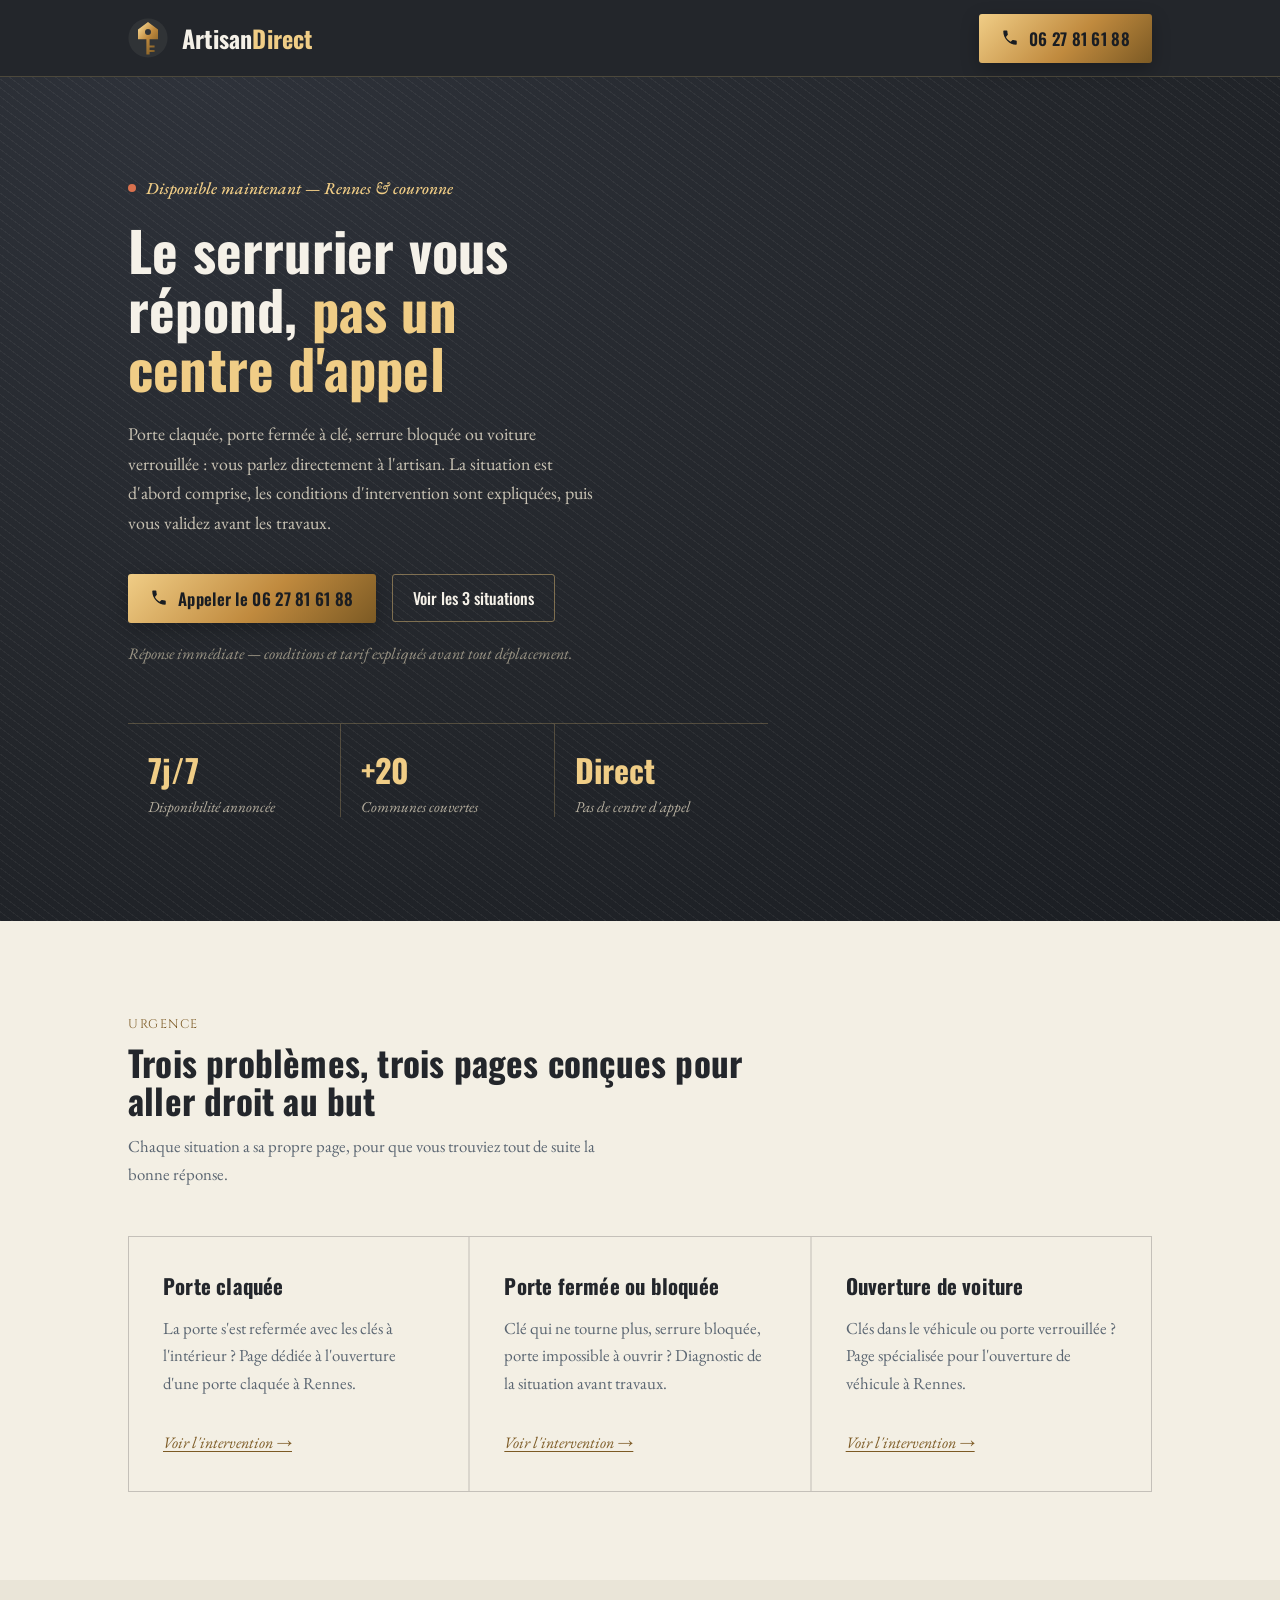
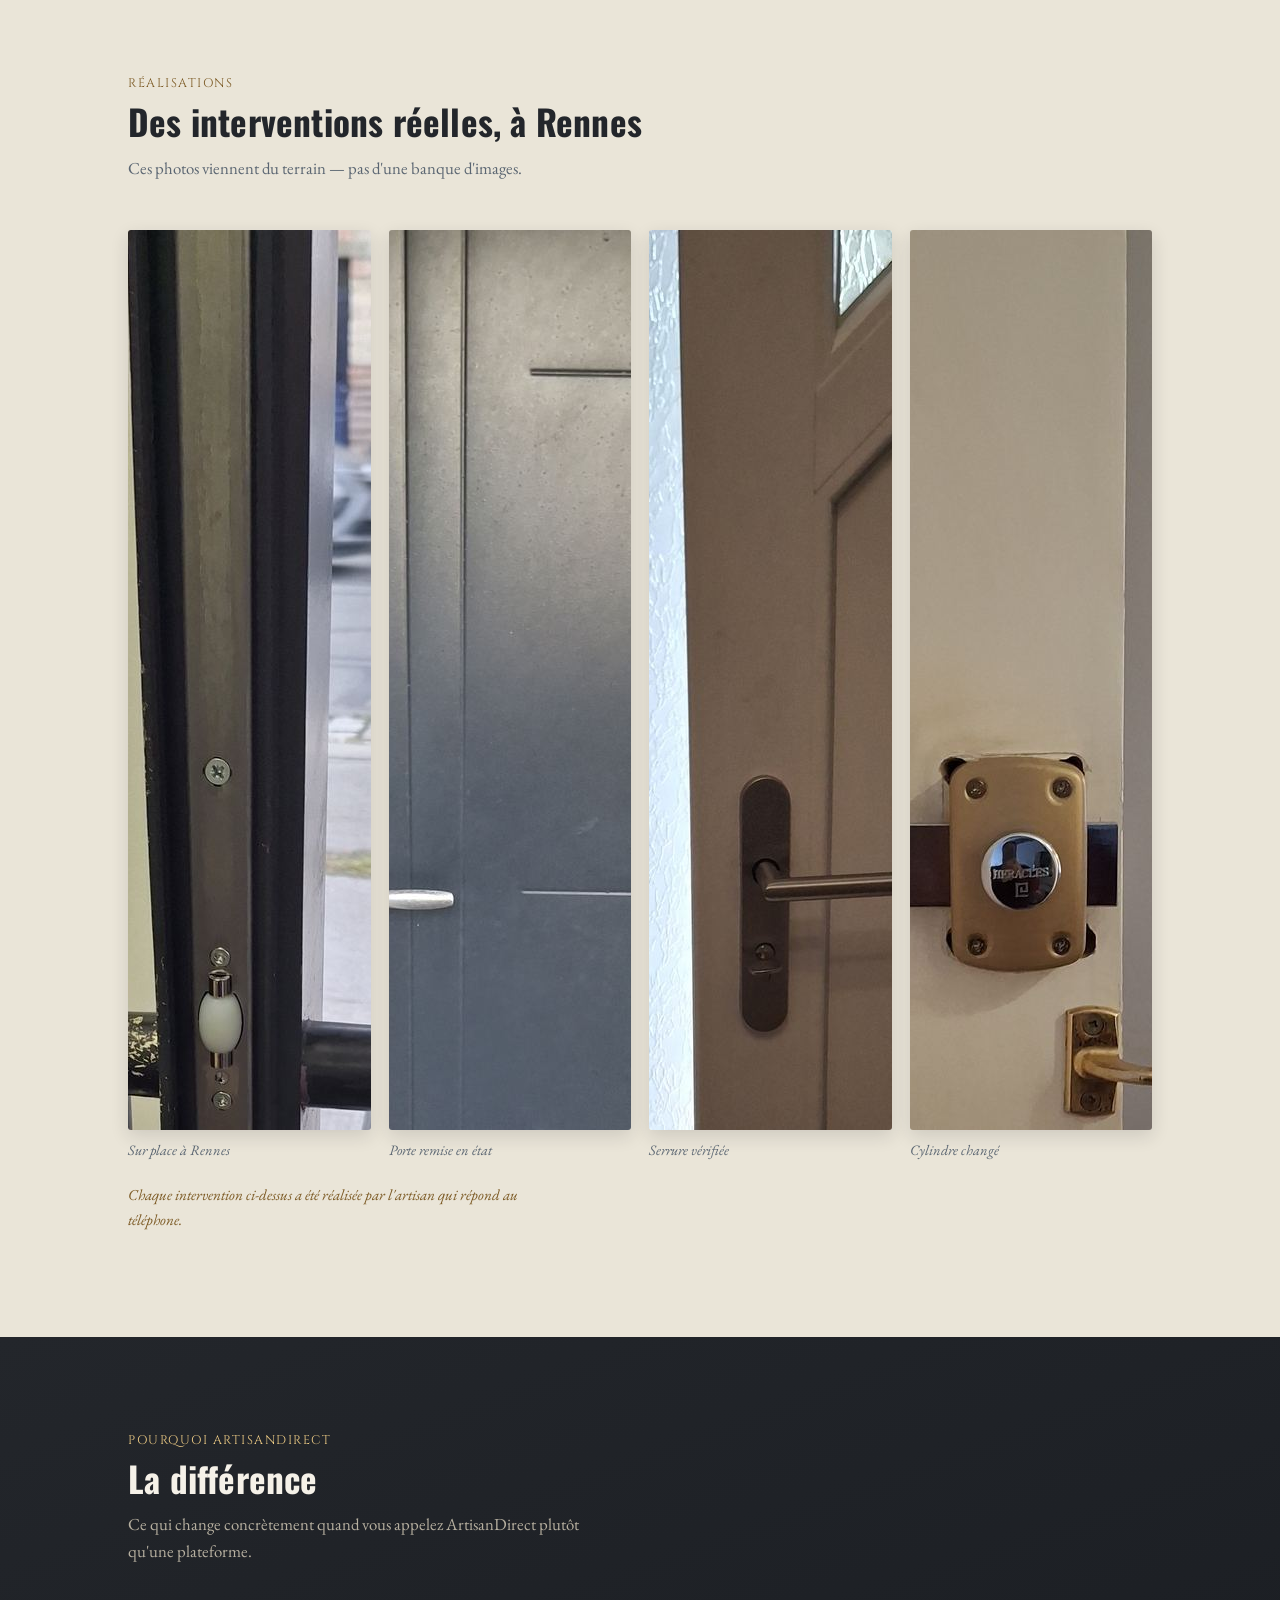
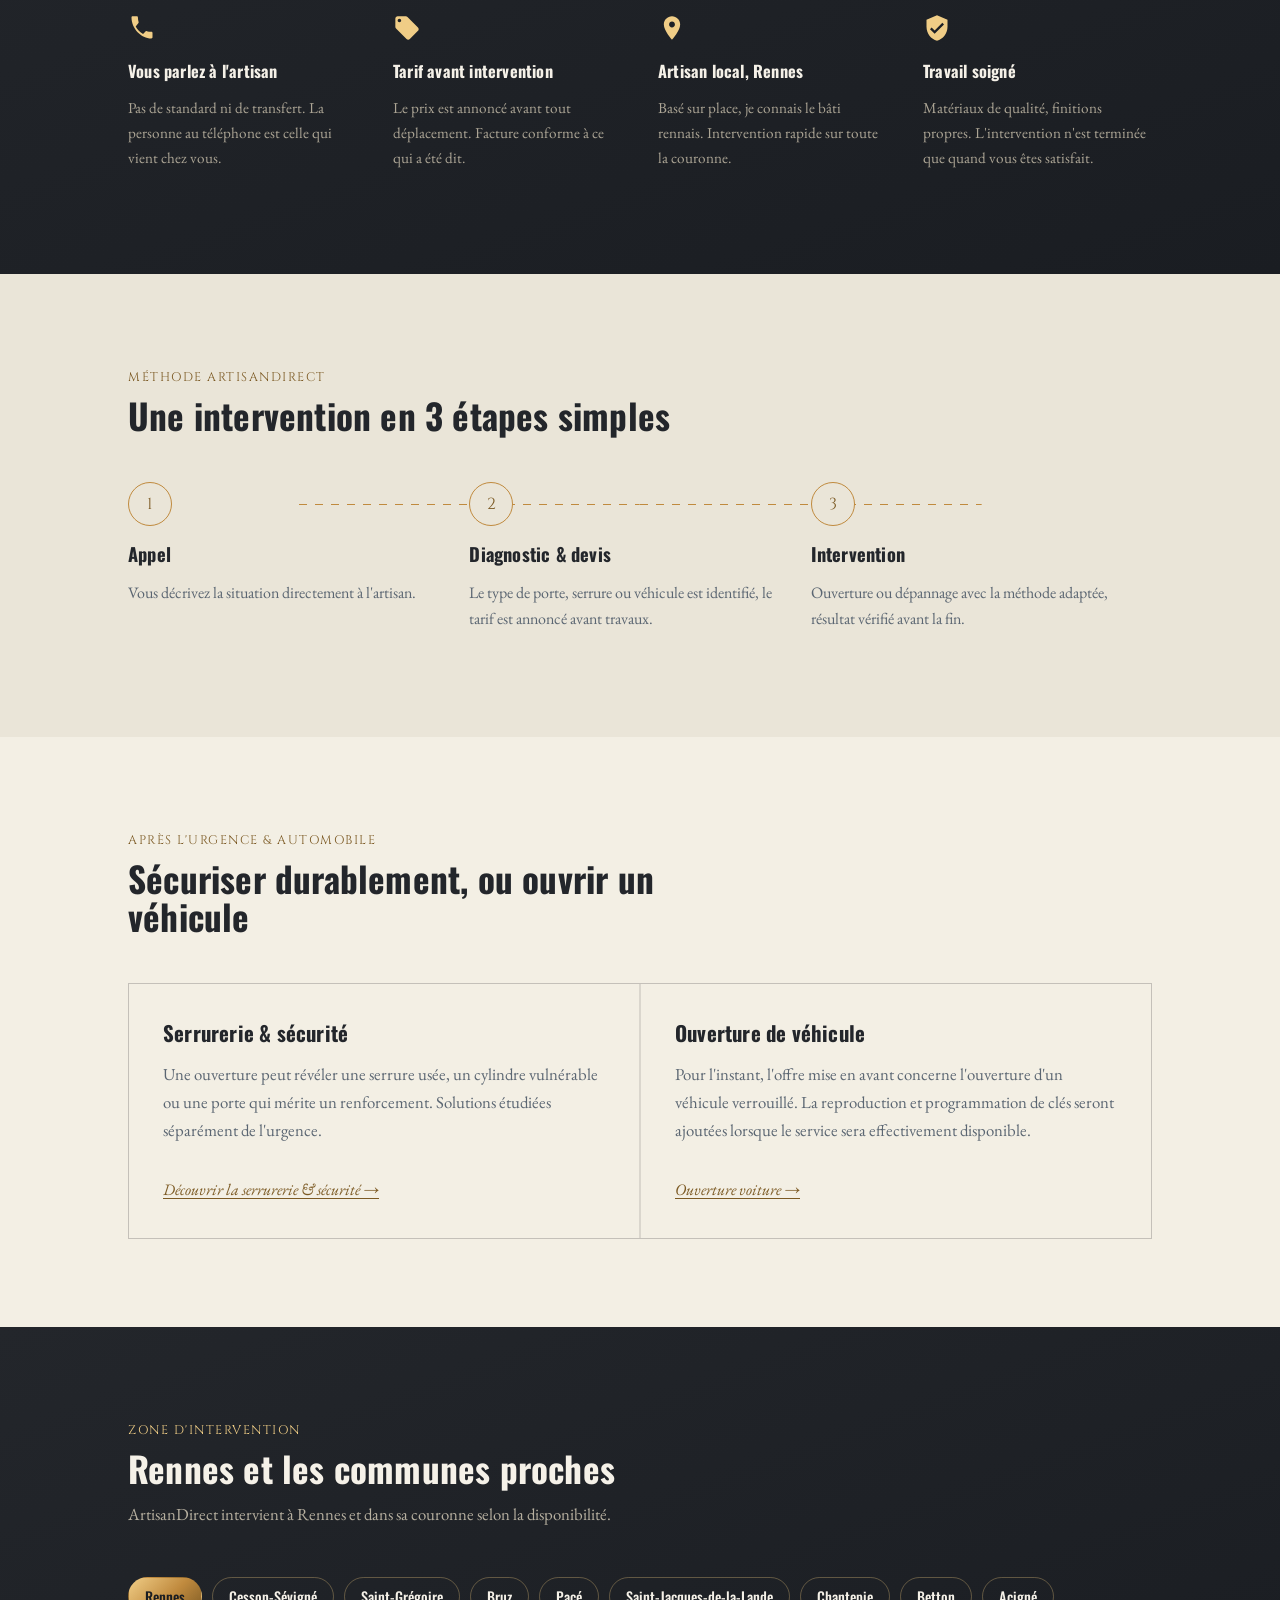
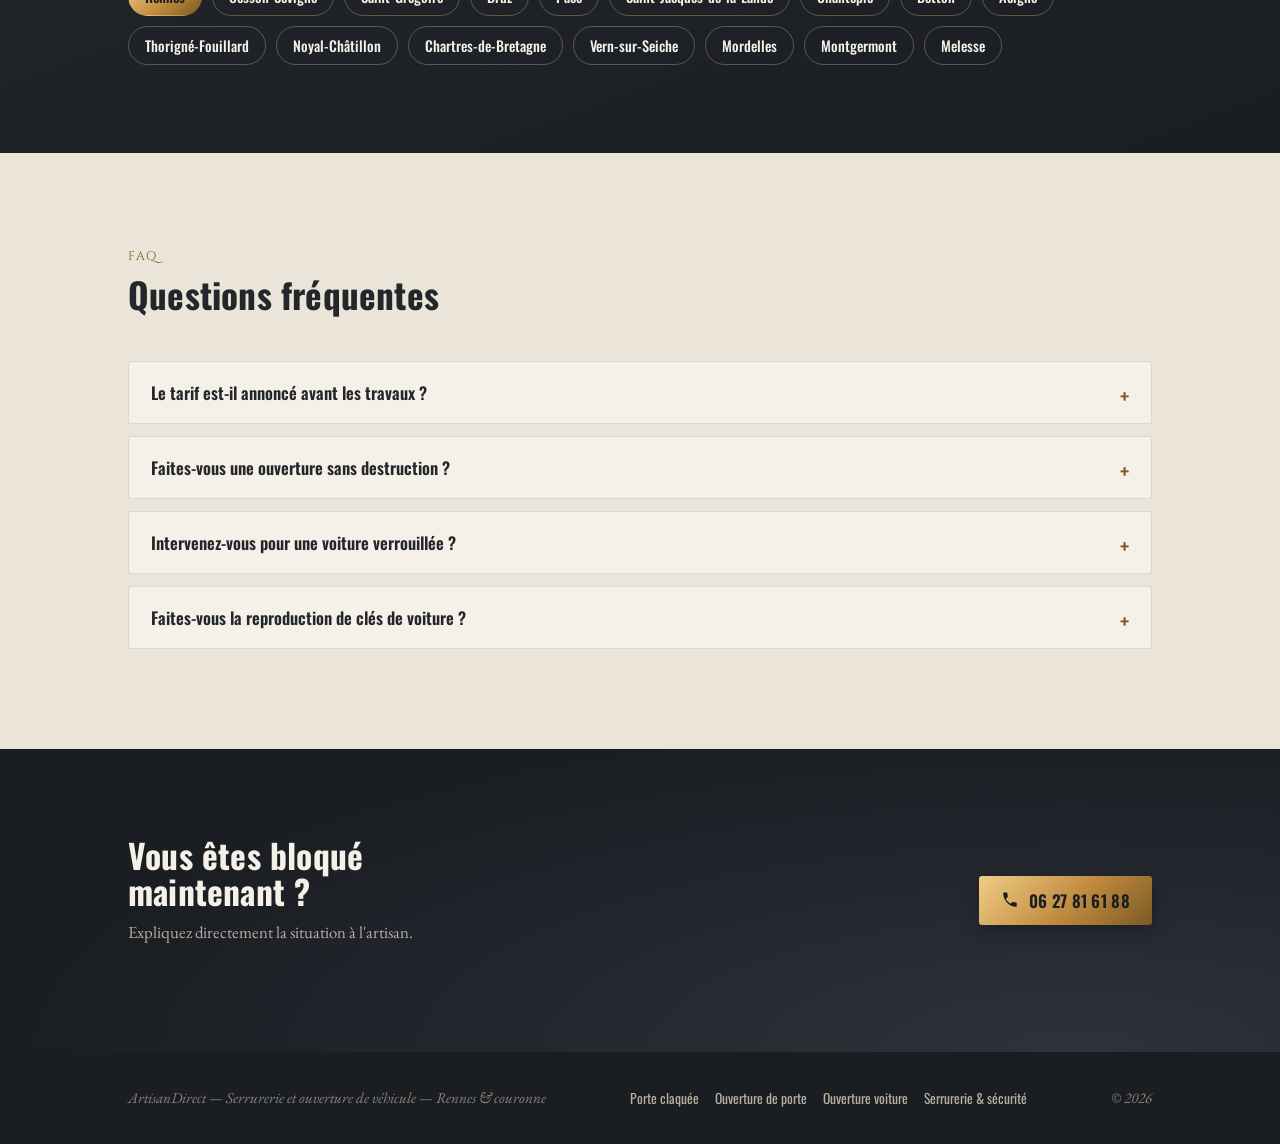
==== commit 2539e7f6: "Site v2 avec photos d'intervention" ====
--- a/index.html
+++ b/index.html
@@ -10,6 +10,20 @@
 <link href="https://fonts.googleapis.com/css2?family=Oswald:wght@400;500;600;700&family=Cinzel:wght@600&family=EB+Garamond:ital,wght@0,500;1,500;1,600&display=swap" rel="stylesheet">
 <link rel="stylesheet" href="/styles.css">
 <script type="application/ld+json">{"@context":"https://schema.org","@type":["LocalBusiness","Locksmith"],"name":"ArtisanDirect","url":"https://artisandirect.fr/","telephone":"+33627816188","areaServed":["Rennes","Cesson-Sévigné","Saint-Grégoire","Bruz","Vezin-le-Coquet","Pacé","Saint-Jacques-de-la-Lande","Chantepie","Betton","Acigné","Thorigné-Fouillard","Noyal-Châtillon-sur-Seiche","Chartres-de-Bretagne","Vern-sur-Seiche","Mordelles","Montgermont","Melesse"],"sameAs":[]}</script>
+<!-- Google tag (gtag.js) -->
+<script async src="https://www.googletagmanager.com/gtag/js?id=AW-18242315333"></script>
+<script>
+  window.dataLayer = window.dataLayer || [];
+  function gtag(){dataLayer.push(arguments);}
+  gtag('js', new Date());
+
+  gtag('config', 'AW-18242315333');
+</script>
+<script>
+  gtag('config', 'AW-18242315333/_WFbCNmuofkcEMXIzvpD', {
+    'phone_conversion_number': '06 27 81 61 88'
+  });
+</script>
 </head>
 <body>
 <header class="topbar">
@@ -74,6 +88,23 @@
         <a class="svc-link" href="/ouverture-voiture-rennes/">Voir l'intervention →</a>
       </div>
     </div>
+  </div>
+</section>
+
+<section class="gallery">
+  <div class="wrap">
+    <div class="section-head">
+      <span class="kicker">RÉALISATIONS</span>
+      <h2>Des interventions réelles, à Rennes</h2>
+      <p>Ces photos viennent du terrain — pas d'une banque d'images.</p>
+    </div>
+    <div class="gallery-grid">
+      <figure><img src="/images/interventions/devanture.jpg" alt="Intervention ArtisanDirect à Rennes" loading="lazy" width="900" height="900"><figcaption>Sur place à Rennes</figcaption></figure>
+      <figure><img src="/images/interventions/porte-finie.jpg" alt="Porte remise en état après une ouverture" loading="lazy" width="900" height="900"><figcaption>Porte remise en état</figcaption></figure>
+      <figure><img src="/images/interventions/poignee.jpg" alt="Poignée et serrure vérifiées" loading="lazy" width="900" height="900"><figcaption>Serrure vérifiée</figcaption></figure>
+      <figure><img src="/images/interventions/cylindre.jpg" alt="Cylindre de serrure remplacé" loading="lazy" width="900" height="900"><figcaption>Cylindre changé</figcaption></figure>
+    </div>
+    <p class="gallery-note">Chaque intervention ci-dessus a été réalisée par l'artisan qui répond au téléphone.</p>
   </div>
 </section>
 
--- a/styles.css
+++ b/styles.css
@@ -159,3 +159,14 @@
 
 :focus-visible{outline:2px solid var(--brass);outline-offset:2px;}
 @media (prefers-reduced-motion:reduce){ html{scroll-behavior:auto;} .btn-call{transition:none;} }
+
+/* ---------- photo gallery ---------- */
+.gallery{background:var(--paper-2);}
+.gallery-grid{display:grid;grid-template-columns:repeat(4,1fr);gap:18px;}
+.gallery-grid.cols-2{grid-template-columns:repeat(2,1fr);max-width:620px;}
+@media (max-width:900px){ .gallery-grid{grid-template-columns:repeat(2,1fr);} }
+@media (max-width:480px){ .gallery-grid{grid-template-columns:1fr 1fr;gap:12px;} .gallery-grid.cols-2{grid-template-columns:1fr 1fr;} }
+.gallery-grid figure{margin:0;}
+.gallery-grid img{width:100%;aspect-ratio:1/1;object-fit:cover;border-radius:var(--radius);display:block;box-shadow:0 6px 18px rgba(35,38,43,.14);}
+.gallery-grid figcaption{margin-top:10px;font-family:'EB Garamond';font-style:italic;color:var(--slate);font-size:.9rem;}
+.gallery-note{font-family:'EB Garamond';font-style:italic;color:var(--brass-dark);font-size:.95rem;margin-top:24px;}
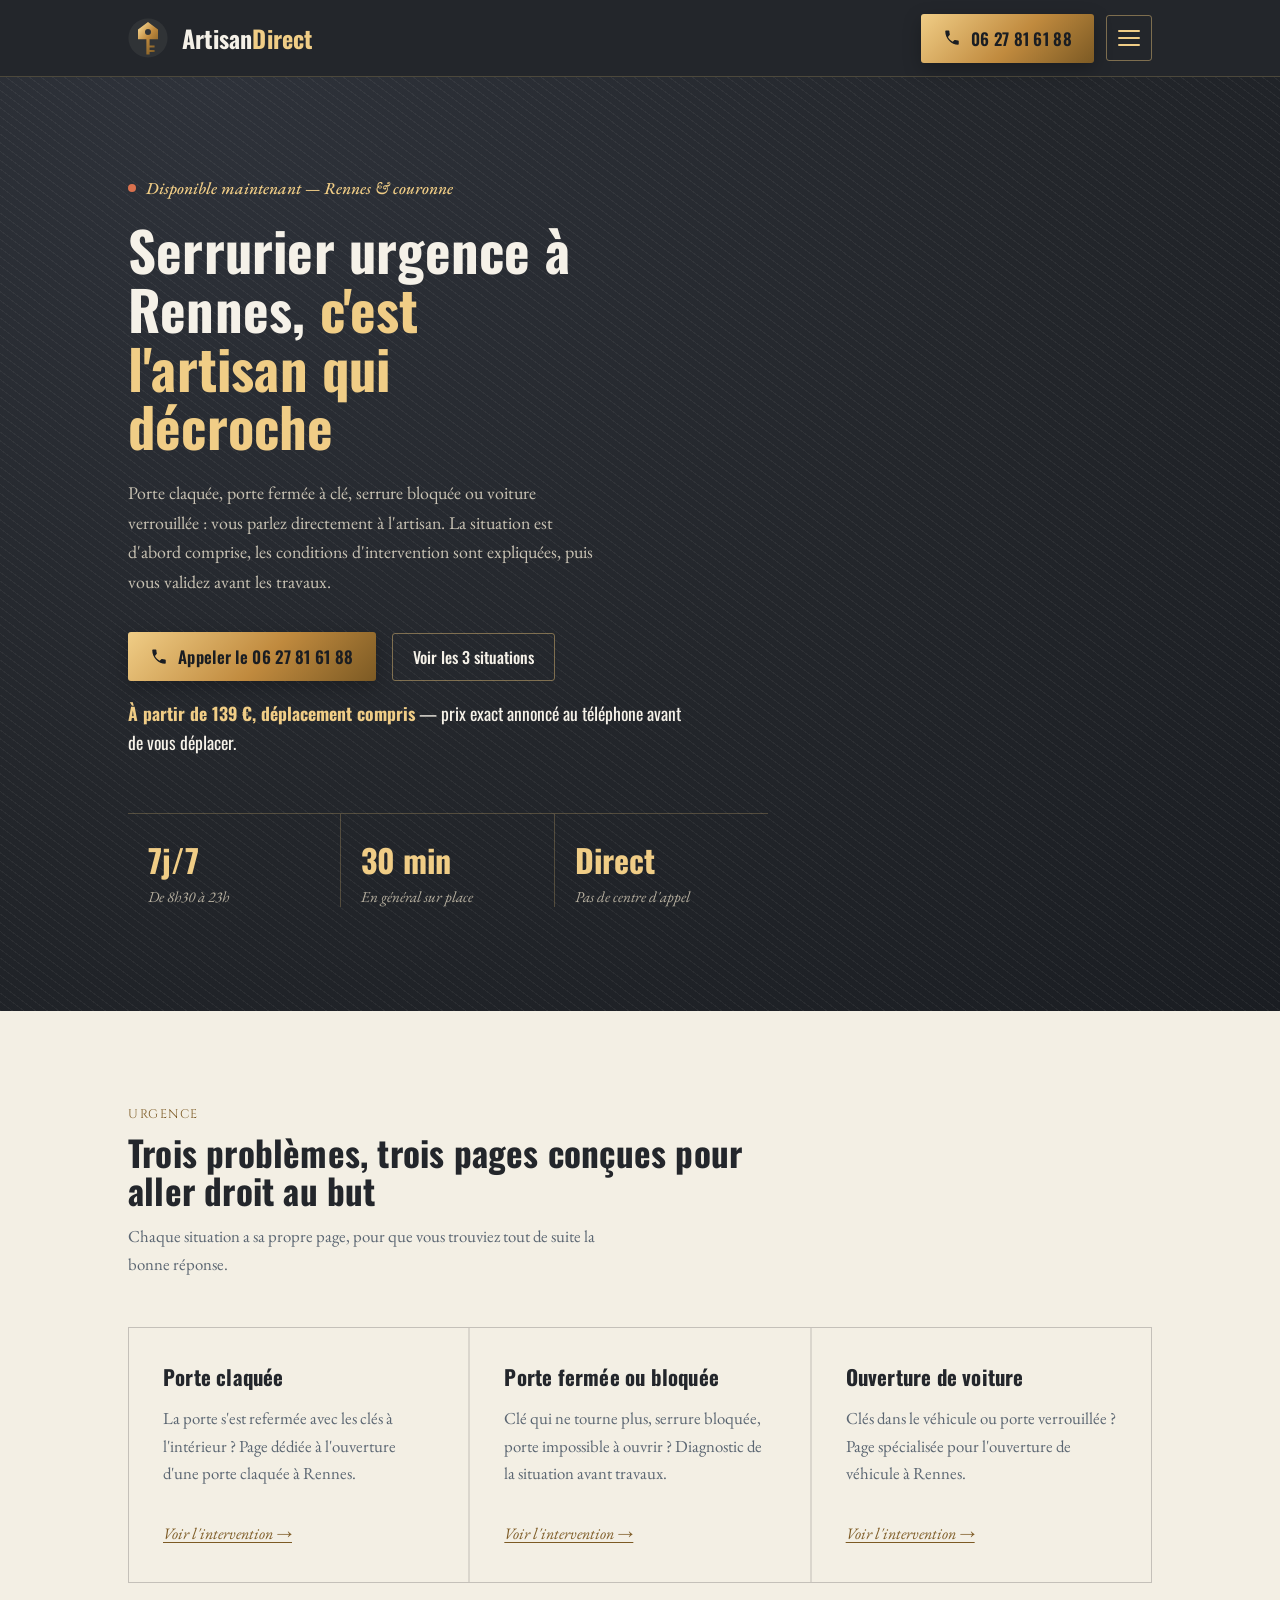
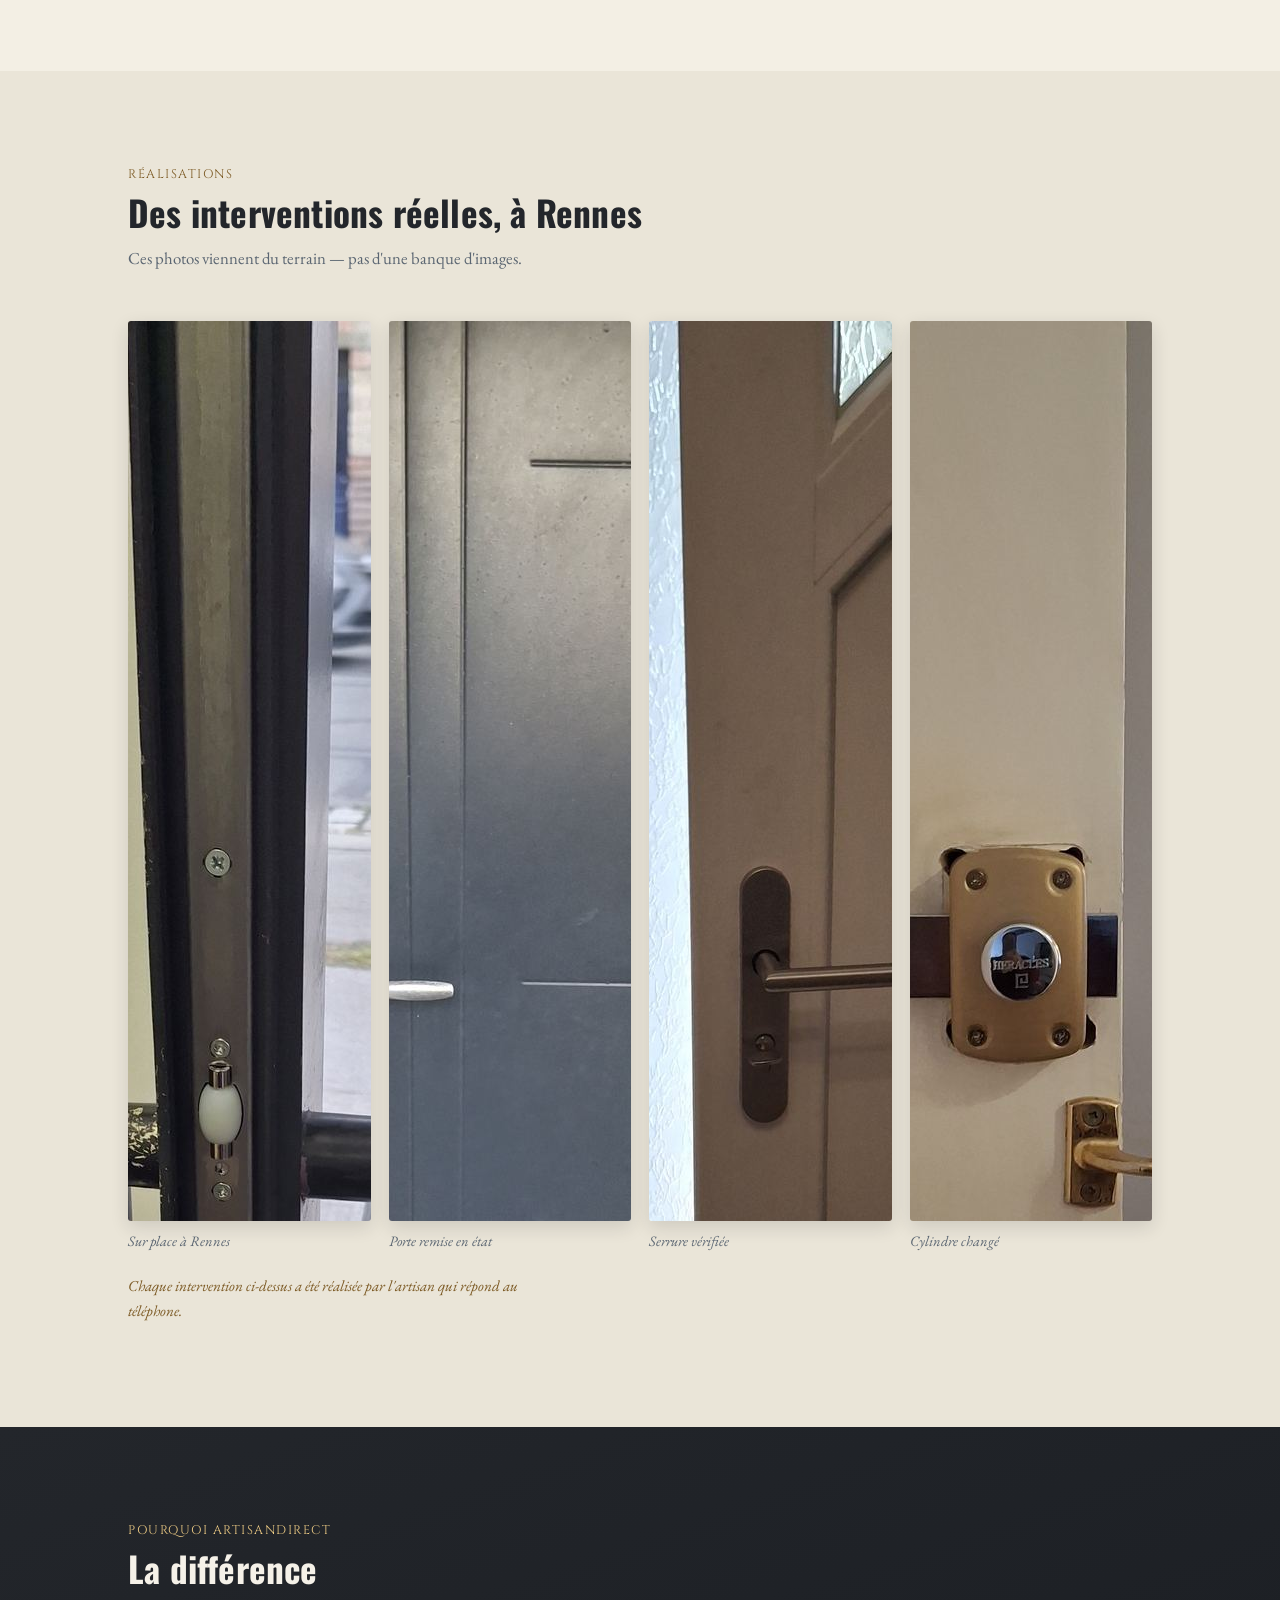
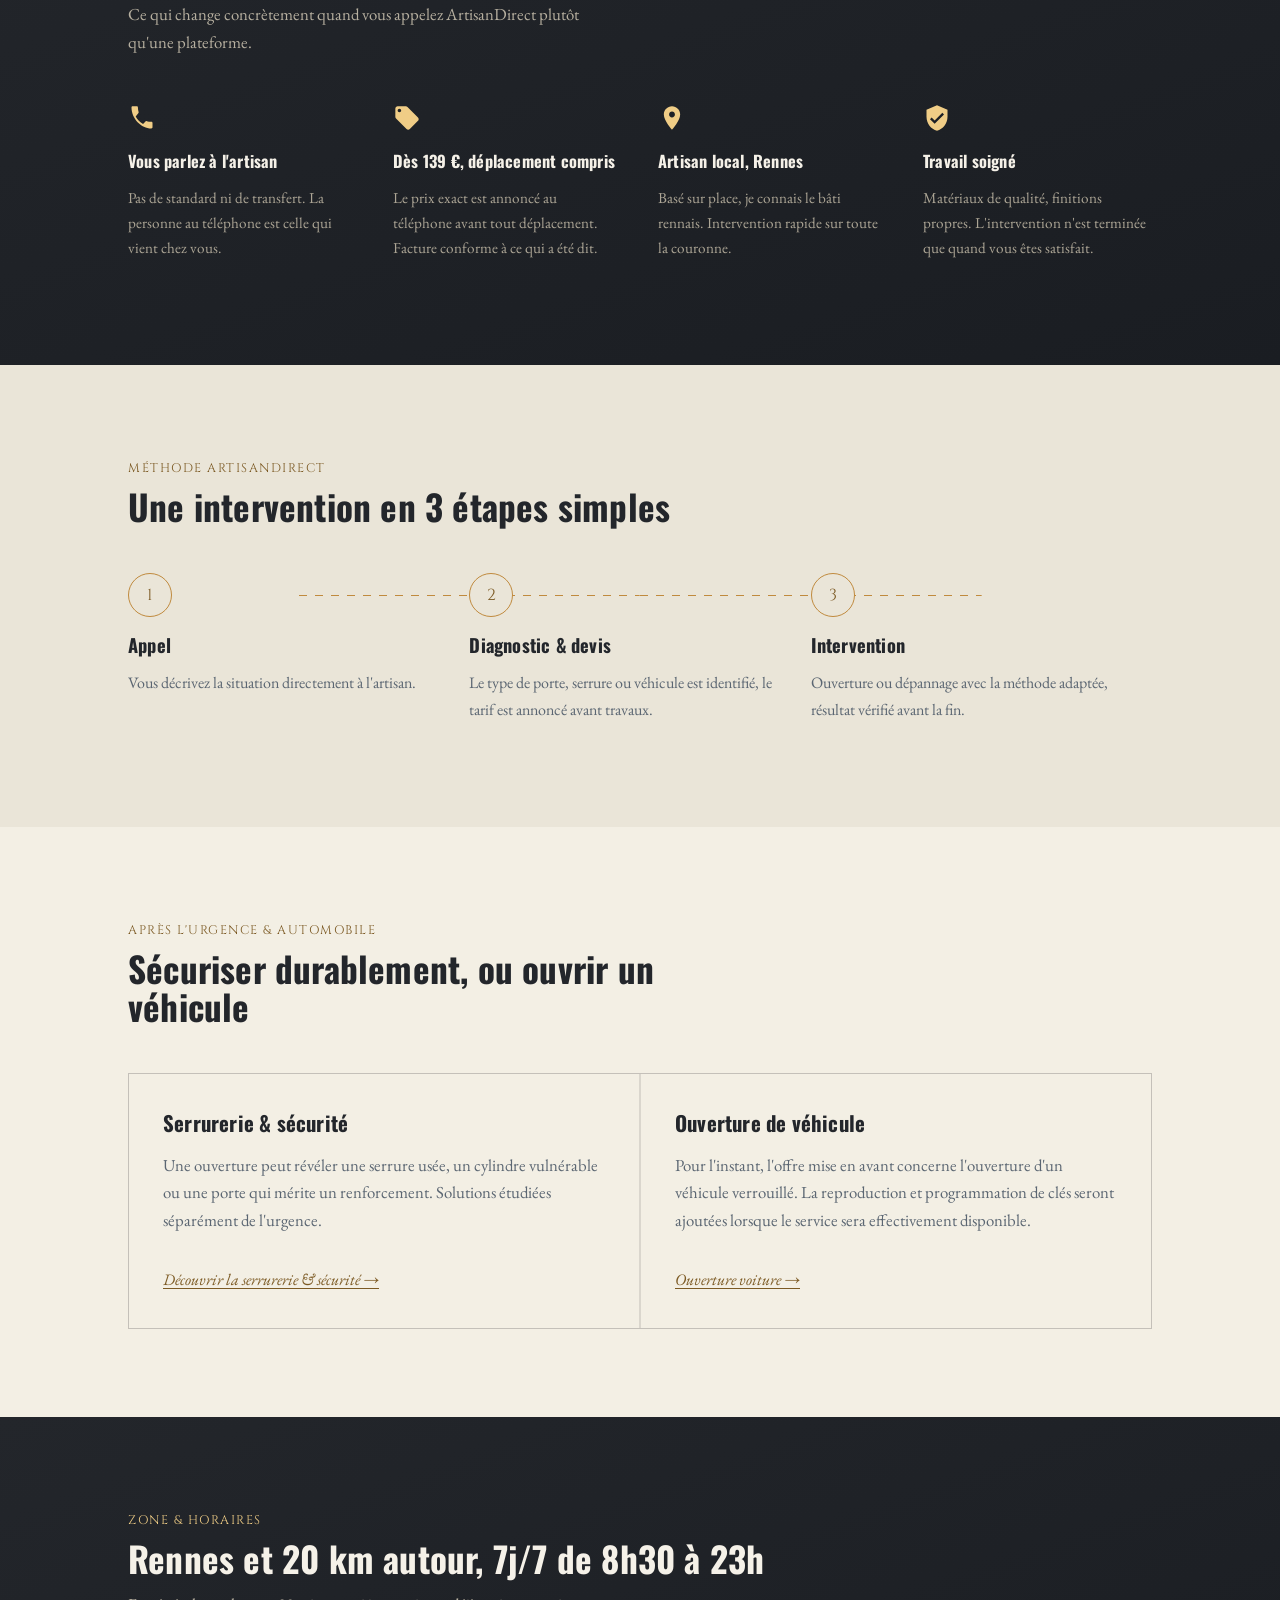
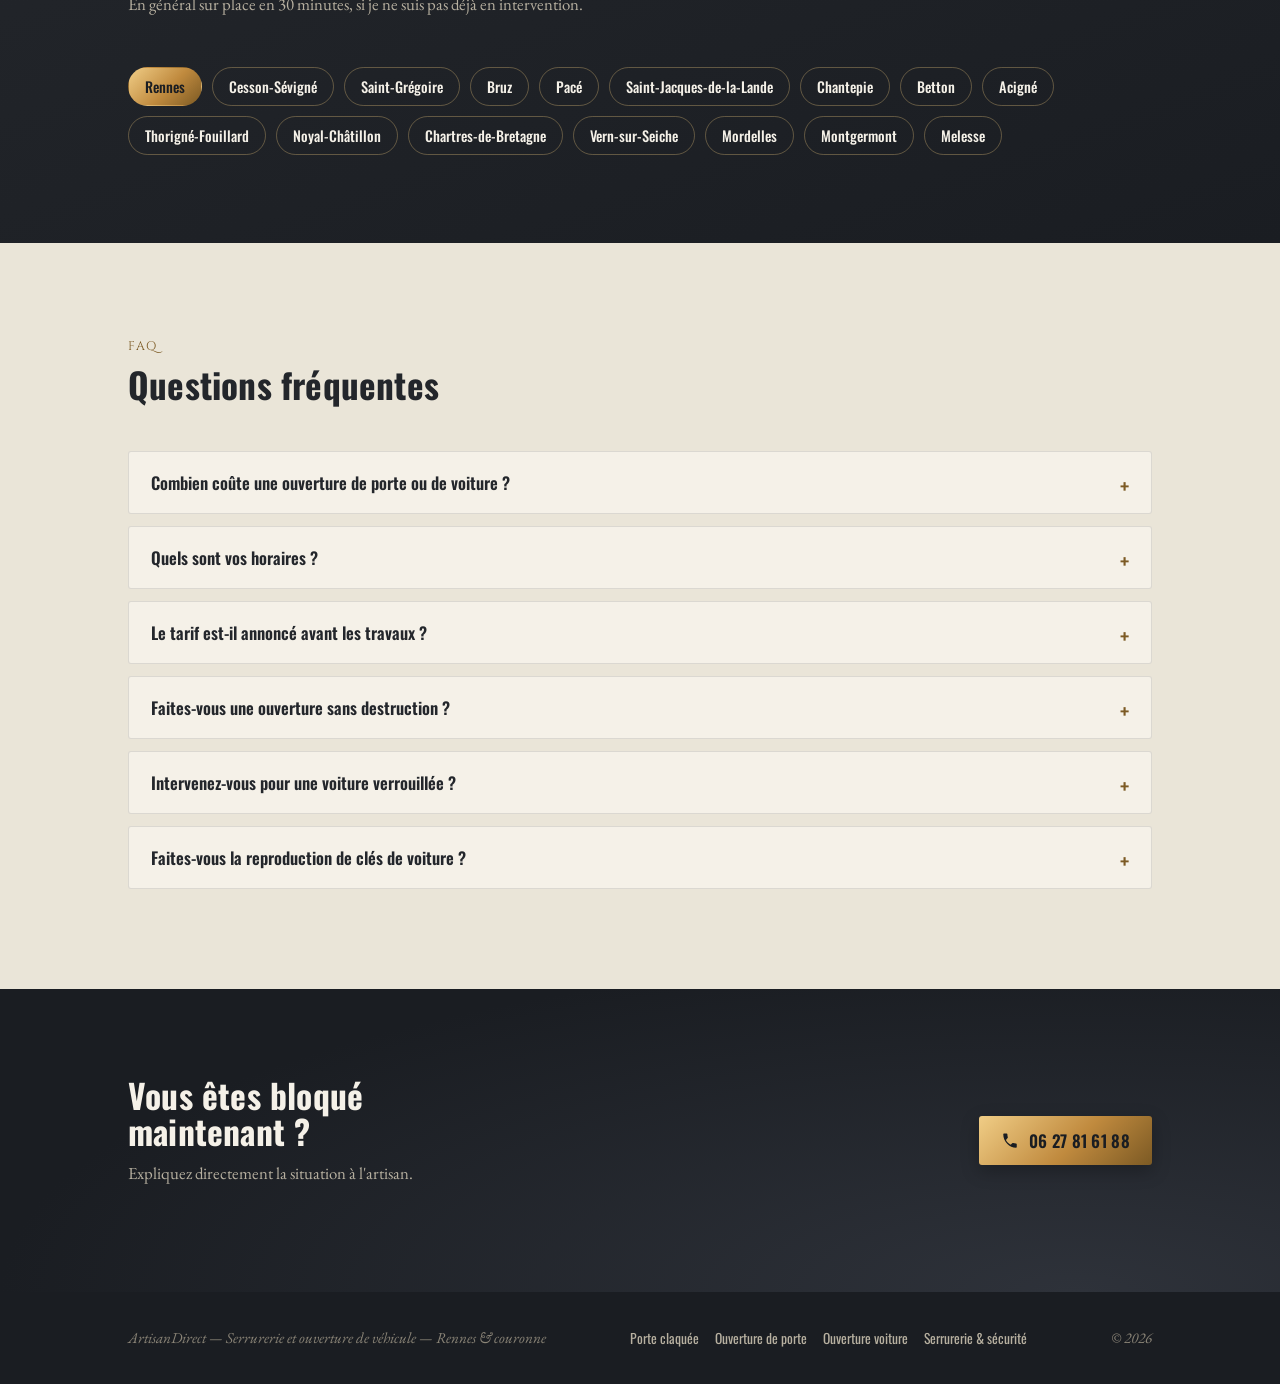
==== commit b7deb583: "Menu ☰ sur toutes les pages, prix dès 139 € déplacement compris, horaires 8h30-23h, titres alignés u" ====
--- a/index.html
+++ b/index.html
@@ -2,8 +2,8 @@
 <html lang="fr">
 <head>
 <meta charset="utf-8"><meta name="viewport" content="width=device-width,initial-scale=1">
-<title>Serrurier à Rennes | Urgence 7j/7 – ArtisanDirect</title>
-<meta name="description" content="Serrurier à Rennes : porte claquée, ouverture de porte, serrure bloquée et ouverture de voiture. Artisan local, tarif expliqué avant travaux. 06 27 81 61 88.">
+<title>Serrurier Urgence Rennes | Dès 139 € déplacement compris – ArtisanDirect</title>
+<meta name="description" content="Serrurier urgence à Rennes : porte claquée, porte fermée à clé, ouverture de voiture. À partir de 139 € déplacement compris, 7j/7 de 8h30 à 23h. 06 27 81 61 88.">
 <link rel="canonical" href="https://artisandirect.fr/">
 <meta name="google-site-verification" content="i9MvHe71g-a1JMKMtIOlfGI_Ly2MVV_iL79cWzJHnZI">
 <link rel="preconnect" href="https://fonts.googleapis.com"><link rel="preconnect" href="https://fonts.gstatic.com" crossorigin>
@@ -21,7 +21,31 @@
 </script>
 <script>
   gtag('config', 'AW-18242315333/_WFbCNmuofkcEMXIzvpD', {
-    'phone_conversion_number': '06 27 81 61 88'
+    'phone_conversion_number': '06 27 81 61 88',
+    // Remplace le numéro dans le texte ET dans les boutons tel: par le numéro de suivi Google
+    'phone_conversion_callback': function (formatted_number, mobile_number) {
+      var digits = String(mobile_number || formatted_number).replace(/[^0-9+]/g, '');
+      if (!digits) { return; }
+      document.querySelectorAll('a[href^="tel:"]').forEach(function (a) {
+        a.setAttribute('href', 'tel:' + digits);
+      });
+      var walker = document.createTreeWalker(document.body, NodeFilter.SHOW_TEXT, null);
+      var node;
+      while ((node = walker.nextNode())) {
+        if (node.nodeValue.indexOf('06 27 81 61 88') !== -1) {
+          node.nodeValue = node.nodeValue.split('06 27 81 61 88').join(formatted_number);
+        }
+      }
+    }
+  });
+</script>
+<script>
+  // Conversion Google Ads : clic sur un bouton "Appeler"
+  document.addEventListener('click', function (e) {
+    var a = e.target.closest && e.target.closest('a[href^="tel:"]');
+    if (a && typeof gtag === 'function') {
+      gtag('event', 'conversion', {'send_to': 'AW-18242315333/yzt-CL2GsZEdEMXIzvpD', 'transport_type': 'beacon'});
+    }
   });
 </script>
 </head>
@@ -36,17 +60,31 @@
       </svg>
       <span class="mark-word">Artisan<span class="accent">Direct</span></span>
     </a>
-    <a class="btn-call" href="tel:+33627816188">
-      <svg viewBox="0 0 24 24" fill="currentColor" aria-hidden="true"><path d="M6.6,10.8c1.4,2.7,3.6,4.9,6.3,6.3l2.1-2.1c0.3-0.3,0.7-0.4,1.1-0.3c1.2,0.4,2.5,0.6,3.9,0.6c0.6,0,1,0.4,1,1V20c0,0.6-0.4,1-1,1C11.4,21,3,12.6,3,3c0-0.6,0.4-1,1-1h3.5c0.6,0,1,0.4,1,1c0,1.4,0.2,2.7,0.6,3.9c0.1,0.4,0,0.8-0.3,1.1L6.6,10.8z"/></svg>
-      <span class="full-number">06 27 81 61 88</span><span class="short-label">Appeler</span>
-    </a>
+    <div class="top-actions">
+      <a class="btn-call" href="tel:+33627816188">
+        <svg viewBox="0 0 24 24" fill="currentColor" aria-hidden="true"><path d="M6.6,10.8c1.4,2.7,3.6,4.9,6.3,6.3l2.1-2.1c0.3-0.3,0.7-0.4,1.1-0.3c1.2,0.4,2.5,0.6,3.9,0.6c0.6,0,1,0.4,1,1V20c0,0.6-0.4,1-1,1C11.4,21,3,12.6,3,3c0-0.6,0.4-1,1-1h3.5c0.6,0,1,0.4,1,1c0,1.4,0.2,2.7,0.6,3.9c0.1,0.4,0,0.8-0.3,1.1L6.6,10.8z"/></svg>
+        <span class="full-number">06 27 81 61 88</span><span class="short-label">Appeler</span>
+      </a>
+      <details class="menu">
+        <summary aria-label="Ouvrir le menu des services"><span class="burger" aria-hidden="true"><i></i><i></i><i></i></span></summary>
+        <nav class="menu-panel" aria-label="Services">
+        <a href="/" aria-current="page">Accueil</a>
+        <a href="/porte-claquee-rennes/">Porte claquée</a>
+        <a href="/ouverture-porte-rennes/">Porte fermée à clé</a>
+        <a href="/ouverture-voiture-rennes/">Ouverture de voiture</a>
+        <a href="/#zone">Zone & horaires</a>
+          <a class="menu-call" href="tel:+33627816188">Appeler le 06 27 81 61 88</a>
+          <p class="menu-info">7j/7, 8h30–23h · Rennes + 20 km</p>
+        </nav>
+      </details>
+    </div>
   </div>
 </header>
 
 <section class="hero" id="top">
   <div class="wrap">
     <div class="eyebrow"><span class="dot"></span> Disponible maintenant — Rennes &amp; couronne</div>
-    <h1 class="hero-title">Le serrurier vous répond, <em>pas un centre d'appel</em></h1>
+    <h1 class="hero-title">Serrurier urgence à Rennes, <em>c'est l'artisan qui décroche</em></h1>
     <p class="hero-sub">Porte claquée, porte fermée à clé, serrure bloquée ou voiture verrouillée : vous parlez directement à l'artisan. La situation est d'abord comprise, les conditions d'intervention sont expliquées, puis vous validez avant les travaux.</p>
     <div class="hero-cta-row">
       <a class="btn-call" href="tel:+33627816188">
@@ -55,10 +93,10 @@
       </a>
       <a class="btn-ghost" href="#urgence">Voir les 3 situations</a>
     </div>
-    <p class="hero-note">Réponse immédiate — conditions et tarif expliqués avant tout déplacement.</p>
+    <p class="hero-note price-note"><strong>À partir de 139 €, déplacement compris</strong> — prix exact annoncé au téléphone avant de vous déplacer.</p>
     <div class="stat-row">
-      <div class="stat"><b>7j/7</b><span>Disponibilité annoncée</span></div>
-      <div class="stat"><b>+20</b><span>Communes couvertes</span></div>
+      <div class="stat"><b>7j/7</b><span>De 8h30 à 23h</span></div>
+      <div class="stat"><b>30 min</b><span>En général sur place</span></div>
       <div class="stat"><b>Direct</b><span>Pas de centre d'appel</span></div>
     </div>
   </div>
@@ -123,8 +161,8 @@
       </div>
       <div class="diff-item">
         <svg viewBox="0 0 24 24" fill="currentColor" aria-hidden="true"><path d="M21.41,11.58l-9-9C12.05,2.22,11.55,2,11,2H4C2.9,2,2,2.9,2,4v7c0,0.55,0.22,1.05,0.59,1.41l9,9c0.36,0.36,0.86,0.59,1.41,0.59s1.05-0.23,1.41-0.59l7-7c0.36-0.36,0.59-0.86,0.59-1.41S21.77,11.94,21.41,11.58z M5.5,7C4.67,7,4,6.33,4,5.5S4.67,4,5.5,4S7,4.67,7,5.5S6.33,7,5.5,7z"/></svg>
-        <h3>Tarif avant intervention</h3>
-        <p>Le prix est annoncé avant tout déplacement. Facture conforme à ce qui a été dit.</p>
+        <h3>Dès 139 €, déplacement compris</h3>
+        <p>Le prix exact est annoncé au téléphone avant tout déplacement. Facture conforme à ce qui a été dit.</p>
       </div>
       <div class="diff-item">
         <svg viewBox="0 0 24 24" fill="currentColor" aria-hidden="true"><path d="M12,2C8.13,2,5,5.13,5,9c0,5.25,7,13,7,13s7-7.75,7-13C19,5.13,15.87,2,12,2z M12,11.5c-1.38,0-2.5-1.12-2.5-2.5s1.12-2.5,2.5-2.5s2.5,1.12,2.5,2.5S13.38,11.5,12,11.5z"/></svg>
@@ -178,9 +216,9 @@
 <section class="zone on-dark" id="zone">
   <div class="wrap">
     <div class="section-head on-dark">
-      <span class="kicker">ZONE D'INTERVENTION</span>
-      <h2>Rennes et les communes proches</h2>
-      <p>ArtisanDirect intervient à Rennes et dans sa couronne selon la disponibilité.</p>
+      <span class="kicker">ZONE &amp; HORAIRES</span>
+      <h2>Rennes et 20 km autour, 7j/7 de 8h30 à 23h</h2>
+      <p>En général sur place en 30 minutes, si je ne suis pas déjà en intervention.</p>
     </div>
     <div class="commune-list">
       <span class="commune home">Rennes</span>
@@ -209,6 +247,8 @@
       <span class="kicker">FAQ</span>
       <h2>Questions fréquentes</h2>
     </div>
+    <details><summary>Combien coûte une ouverture de porte ou de voiture ?</summary><p>À partir de 139 €, déplacement compris, pour une porte claquée, une porte fermée à clé ou une voiture. Une ouverture plus complexe (serrure haute sécurité, porte blindée, véhicule particulier) peut coûter plus : le prix exact est annoncé au téléphone avant que je me déplace.</p></details>
+    <details><summary>Quels sont vos horaires ?</summary><p>7 jours sur 7, de 8h30 à 23h, à Rennes et dans un rayon de 20 km.</p></details>
     <details><summary>Le tarif est-il annoncé avant les travaux ?</summary><p>Oui : les conditions et le tarif sont expliqués avant la validation des travaux. Lorsque la situation nécessite un diagnostic sur place, celui-ci est réalisé avant toute intervention payante.</p></details>
     <details><summary>Faites-vous une ouverture sans destruction ?</summary><p>Lorsque la configuration technique le permet, une méthode non destructive est privilégiée. Aucune méthode ne peut être garantie à distance pour toutes les portes et toutes les serrures.</p></details>
     <details><summary>Intervenez-vous pour une voiture verrouillée ?</summary><p>Oui, l'offre actuelle comprend l'ouverture de véhicules verrouillés. Le type de véhicule et la situation sont vérifiés avant l'intervention.</p></details>
--- a/styles.css
+++ b/styles.css
@@ -170,3 +170,29 @@
 .gallery-grid img{width:100%;aspect-ratio:1/1;object-fit:cover;border-radius:var(--radius);display:block;box-shadow:0 6px 18px rgba(35,38,43,.14);}
 .gallery-grid figcaption{margin-top:10px;font-family:'EB Garamond';font-style:italic;color:var(--slate);font-size:.9rem;}
 .gallery-note{font-family:'EB Garamond';font-style:italic;color:var(--brass-dark);font-size:.95rem;margin-top:24px;}
+
+/* ---------- menu ☰ ---------- */
+.top-actions{display:flex;align-items:center;gap:12px;}
+.menu{position:relative;}
+.menu summary{list-style:none;cursor:pointer;width:46px;height:46px;display:flex;align-items:center;justify-content:center;border:1.5px solid rgba(200,170,110,.55);border-radius:var(--radius);}
+.menu summary::-webkit-details-marker{display:none;}
+.burger{display:flex;flex-direction:column;gap:5px;width:22px;}
+.burger i{display:block;height:2px;background:var(--brass-light);border-radius:2px;transition:transform .2s ease,opacity .2s ease;}
+.menu[open] .burger i:nth-child(1){transform:translateY(7px) rotate(45deg);}
+.menu[open] .burger i:nth-child(2){opacity:0;}
+.menu[open] .burger i:nth-child(3){transform:translateY(-7px) rotate(-45deg);}
+.menu-panel{position:absolute;right:0;top:calc(100% + 12px);width:min(300px, calc(100vw - 32px));background:var(--charcoal-3);border:1px solid rgba(200,170,110,.3);border-radius:var(--radius);box-shadow:0 18px 40px rgba(0,0,0,.45);padding:8px;display:flex;flex-direction:column;z-index:70;}
+.menu-panel a{color:var(--cream);text-decoration:none;font-family:'Oswald';font-size:1.05rem;padding:14px 14px;border-bottom:1px solid rgba(200,170,110,.15);}
+.menu-panel a:hover,.menu-panel a[aria-current="page"]{color:var(--brass-light);}
+.menu-panel .menu-call{margin-top:8px;border:none;border-radius:var(--radius);text-align:center;font-weight:600;color:var(--charcoal-3);background:linear-gradient(135deg,var(--brass-light),var(--brass) 55%,var(--brass-dark));}
+.menu-panel .menu-call:hover{color:var(--charcoal-3);}
+.menu-info{font-family:'EB Garamond';font-style:italic;color:#9C9686;font-size:.95rem;margin:10px 6px 4px;text-align:center;max-width:none;}
+@media (max-width:520px){ .top-actions{gap:8px;} .menu summary{width:42px;height:42px;} }
+@media (max-width:360px){ .topbar .mark-word{font-size:1rem;} .topbar .mark svg{width:28px;height:28px;} .topbar .mark{gap:8px;} }
+
+/* ---------- prix & engagements ---------- */
+.hero-note.price-note{color:var(--cream);font-style:normal;font-family:'Oswald';font-size:1.1rem;}
+.hero-note.price-note strong{color:var(--brass-light);}
+.trust-strip{list-style:none;padding:0;margin:34px 0 0;display:flex;flex-wrap:wrap;gap:10px;max-width:none;}
+.trust-strip li{font-family:'Oswald';font-size:.95rem;color:#C9C3B4;border:1px solid rgba(200,170,110,.35);border-radius:999px;padding:8px 16px;max-width:none;}
+.trust-strip b{color:var(--brass-light);margin-right:4px;}
